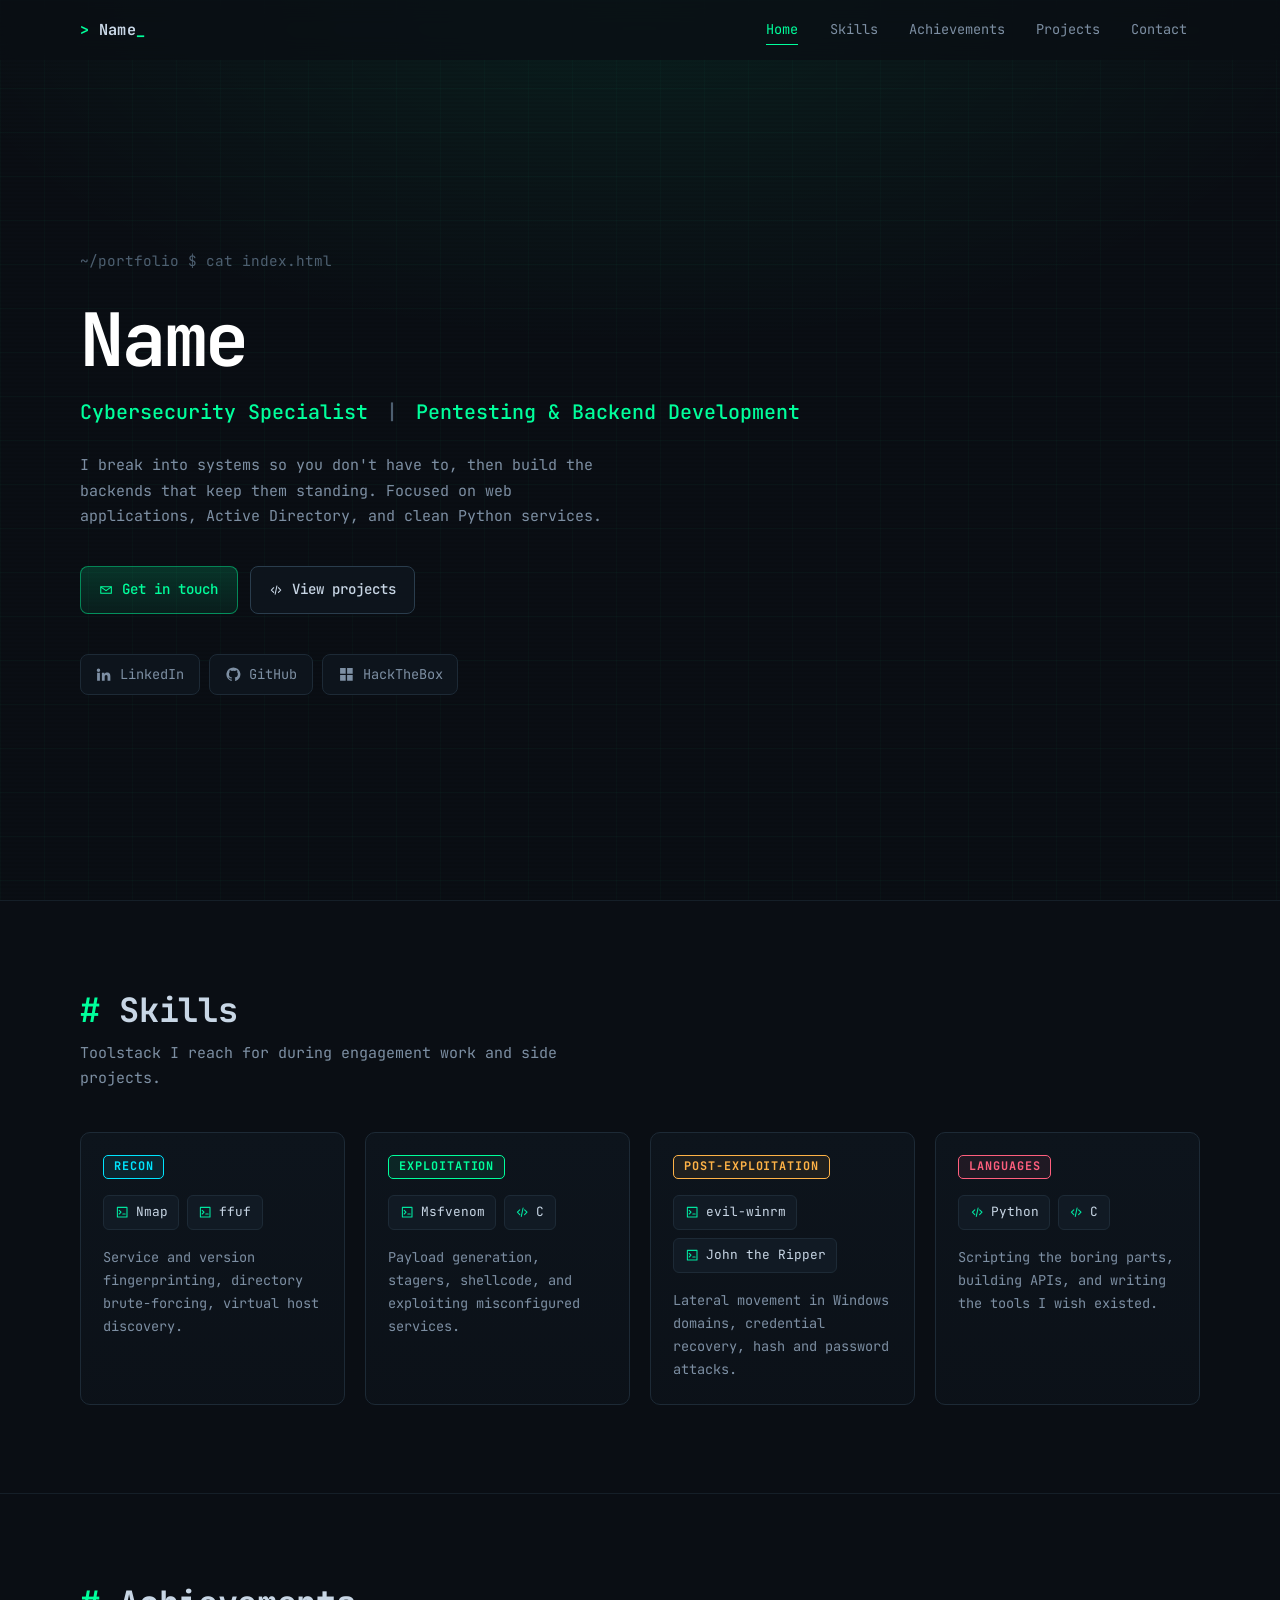
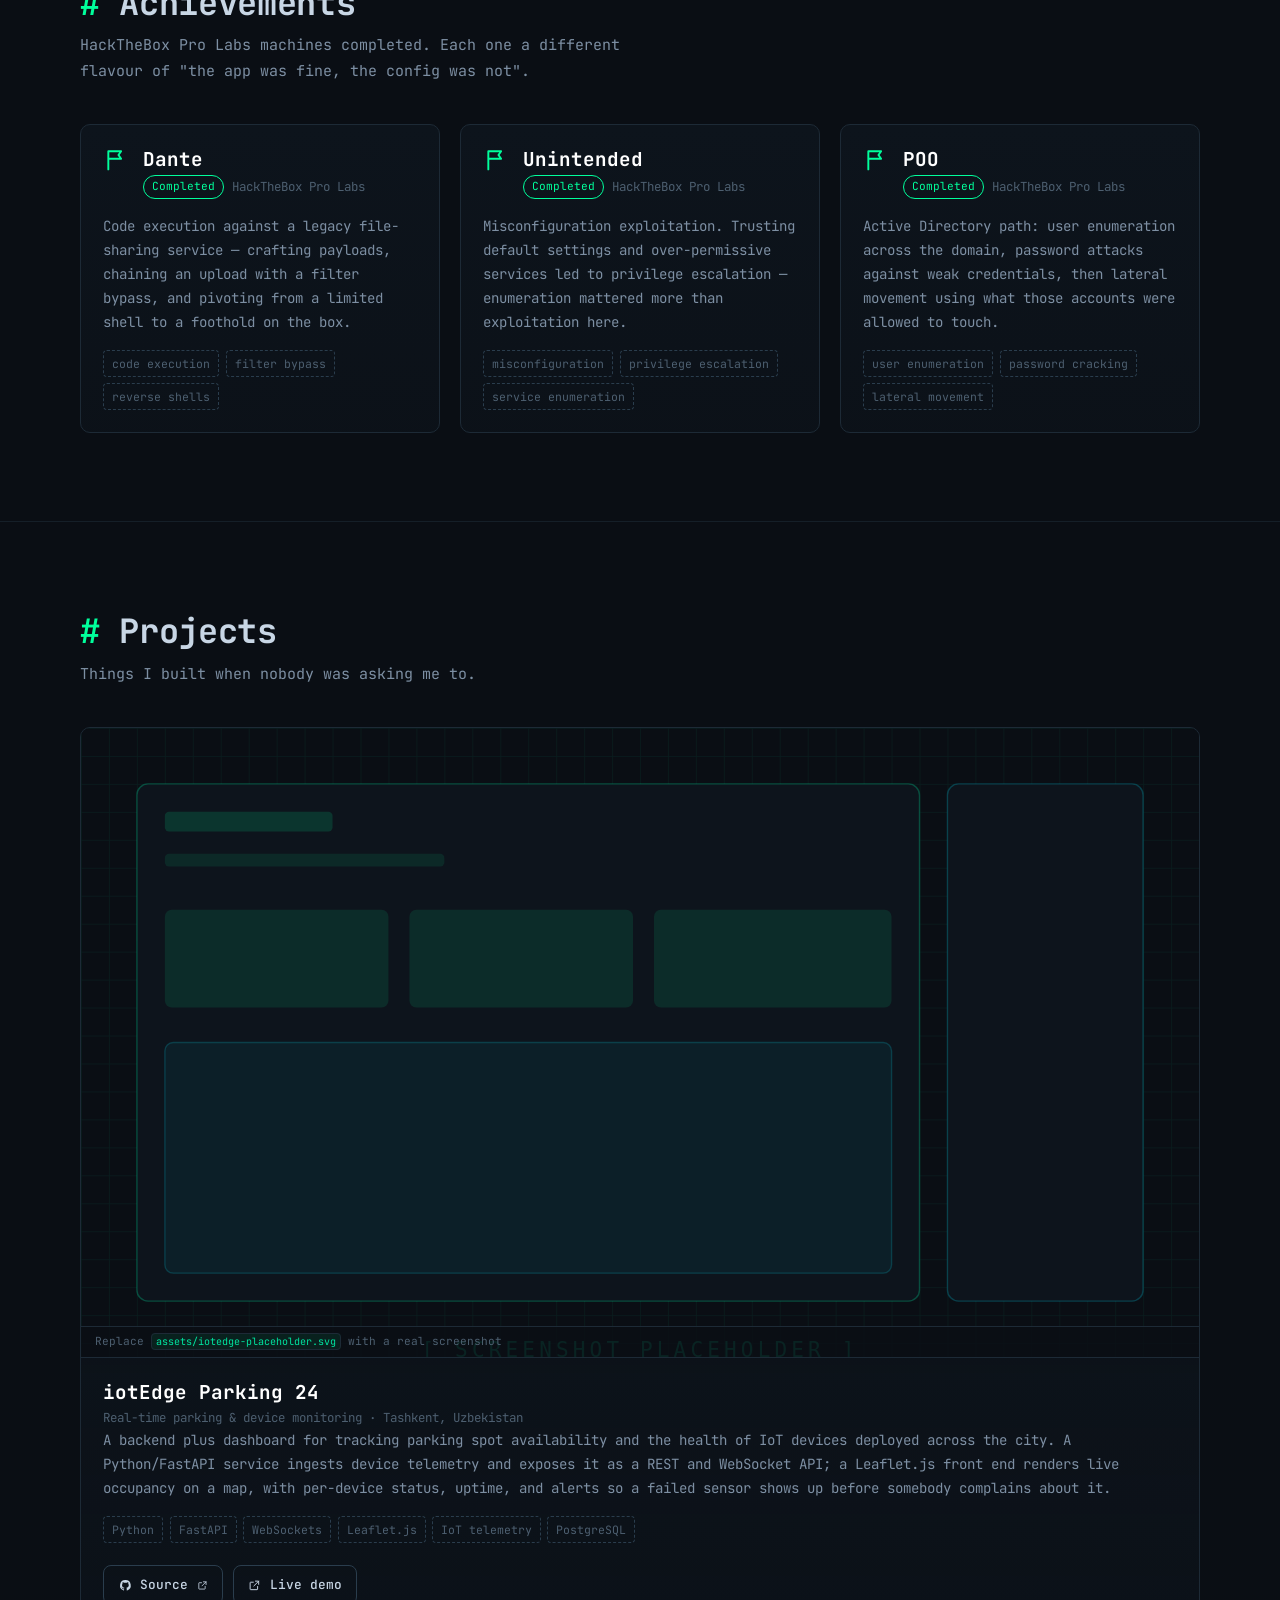
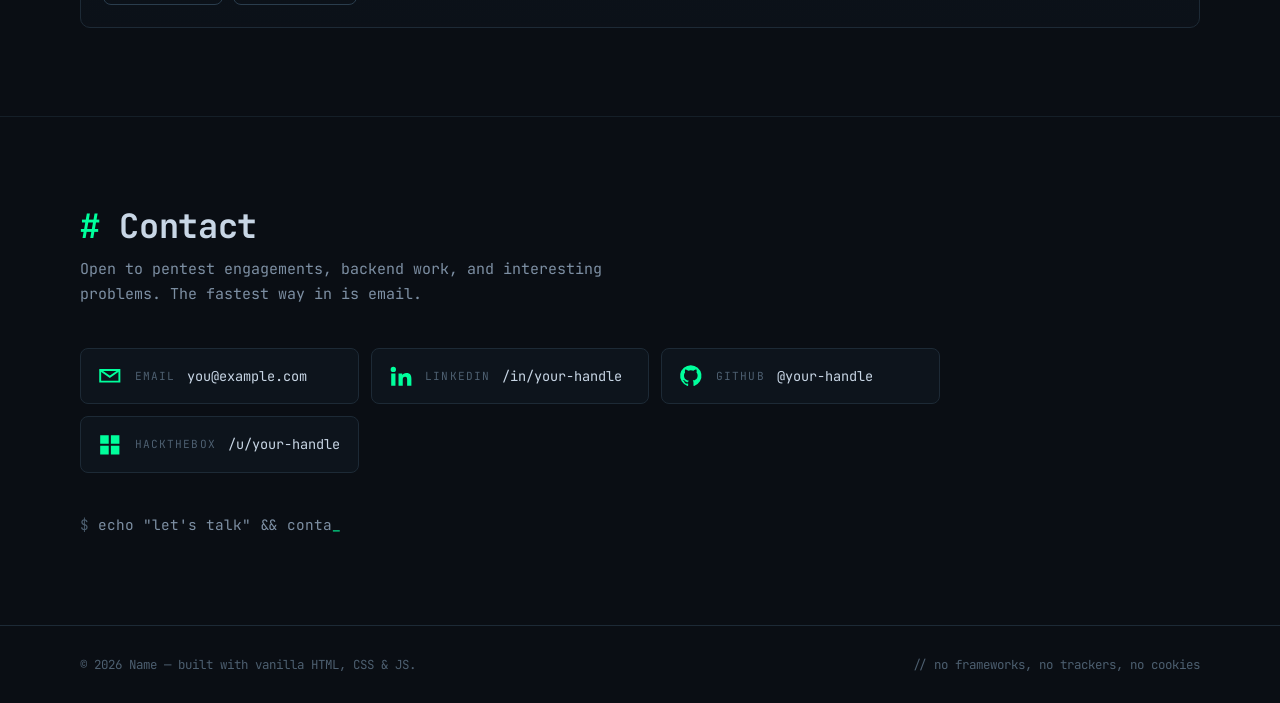
==== index.html @ 5d61b9cc "Portfolio: single-page dark terminal site Vanilla HTML/CSS/JS, no build step, GitHub Pages ready. In" ====
<!DOCTYPE html>
<html lang="en">
<head>
<meta charset="UTF-8">
<meta name="viewport" content="width=device-width, initial-scale=1">
<title>Name — Cybersecurity Specialist | Pentesting &amp; Backend Development</title>
<meta name="description" content="Portfolio of a cybersecurity specialist focused on penetration testing and backend development. HackTheBox Pro Labs: Dante, Unintended, POO.">
<meta name="theme-color" content="#0a0e14">
<link rel="icon" href="assets/favicon.svg" type="image/svg+xml">
<link rel="preconnect" href="https://fonts.googleapis.com">
<link rel="preconnect" href="https://fonts.gstatic.com" crossorigin>
<link rel="stylesheet" href="https://fonts.googleapis.com/css2?family=JetBrains+Mono:wght@400;500;700&display=swap">
<link rel="stylesheet" href="style.css">
</head>
<body>

<a class="skip-link" href="#hero">Skip to content</a>

<!-- ===== Icon sprite (inline, no external icon font) ===== -->
<svg class="sprite" aria-hidden="true" focusable="false" xmlns="http://www.w3.org/2000/svg">
  <symbol id="i-linkedin" viewBox="0 0 24 24"><path fill="currentColor" d="M4.98 3.5A2.5 2.5 0 1 0 5 8.5a2.5 2.5 0 0 0-.02-5zM3 9.75h4v11.5H3v-11.5zm6.5 0h3.83v1.57h.06c.53-.95 1.83-1.96 3.77-1.96 4.03 0 4.78 2.5 4.78 5.76v6.13h-4v-5.44c0-1.3-.02-2.97-1.9-2.97-1.9 0-2.2 1.4-2.2 2.88v5.53h-3.99v-11.5z"/></symbol>
  <symbol id="i-github" viewBox="0 0 24 24"><path fill="currentColor" d="M12 2a10 10 0 0 0-3.16 19.49c.5.09.68-.22.68-.48v-1.7c-2.78.6-3.37-1.34-3.37-1.34-.45-1.16-1.11-1.47-1.11-1.47-.91-.62.07-.6.07-.6 1 .07 1.53 1.03 1.53 1.03.9 1.53 2.34 1.09 2.91.83.09-.65.35-1.09.63-1.34-2.22-.25-4.55-1.11-4.55-4.94 0-1.09.39-1.98 1.03-2.68-.1-.25-.45-1.27.1-2.65 0 0 .84-.27 2.75 1.02a9.5 9.5 0 0 1 5 0c1.91-1.29 2.75-1.02 2.75-1.02.55 1.38.2 2.4.1 2.65.64.7 1.03 1.59 1.03 2.68 0 3.84-2.34 4.68-4.57 4.93.36.31.68.92.68 1.85v2.74c0 .27.18.58.69.48A10 10 0 0 0 12 2z"/></symbol>
  <symbol id="i-htb" viewBox="0 0 24 24"><path fill="currentColor" d="M3 3h8v8H3V3zm10 0h8v8h-8V3zM3 13h8v8H3v-8zm10 0h8v8h-8v-8z"/></symbol>
  <symbol id="i-mail" viewBox="0 0 24 24"><path fill="none" stroke="currentColor" stroke-width="1.8" d="M3 6.5h18v11H3z"/><path fill="none" stroke="currentColor" stroke-width="1.8" stroke-linecap="round" d="m3.5 7 8.5 6 8.5-6"/></symbol>
  <symbol id="i-terminal" viewBox="0 0 24 24"><path fill="none" stroke="currentColor" stroke-width="1.8" stroke-linecap="round" stroke-linejoin="round" d="M4 4h16v16H4zM7 9l3 3-3 3m6 0h4"/></symbol>
  <symbol id="i-flag" viewBox="0 0 24 24"><path fill="none" stroke="currentColor" stroke-width="1.8" stroke-linecap="round" stroke-linejoin="round" d="M5 21V4m0 0h12l-2.5 3.5L17 11H5"/></symbol>
  <symbol id="i-code" viewBox="0 0 24 24"><path fill="none" stroke="currentColor" stroke-width="1.8" stroke-linecap="round" stroke-linejoin="round" d="m8 8-4 4 4 4m8-8 4 4-4 4M13.5 5l-3 14"/></symbol>
  <symbol id="i-external" viewBox="0 0 24 24"><path fill="none" stroke="currentColor" stroke-width="1.8" stroke-linecap="round" stroke-linejoin="round" d="M14 4h6v6M20 4l-9 9M18 14v5a1 1 0 0 1-1 1H5a1 1 0 0 1-1-1V7a1 1 0 0 1 1-1h5"/></symbol>
  <symbol id="i-menu" viewBox="0 0 24 24"><path fill="none" stroke="currentColor" stroke-width="2" stroke-linecap="round" d="M4 7h16M4 12h16M4 17h16"/></symbol>
  <symbol id="i-close" viewBox="0 0 24 24"><path fill="none" stroke="currentColor" stroke-width="2" stroke-linecap="round" d="m6 6 12 12M18 6 6 18"/></symbol>
</svg>

<!-- ===== Nav ===== -->
<header class="nav" id="nav">
  <div class="nav__inner">
    <a class="nav__brand" href="#hero">
      <span class="nav__prompt">&gt;</span> Name<span class="caret">_</span>
    </a>

    <button class="nav__toggle" id="navToggle" aria-expanded="false" aria-controls="navMenu" aria-label="Open menu">
      <svg class="icon icon--menu" aria-hidden="true"><use href="#i-menu"/></svg>
      <svg class="icon icon--close" aria-hidden="true"><use href="#i-close"/></svg>
    </button>

    <nav class="nav__menu" id="navMenu" aria-label="Main">
      <ul>
        <li><a href="#hero" data-nav>Home</a></li>
        <li><a href="#skills" data-nav>Skills</a></li>
        <li><a href="#achievements" data-nav>Achievements</a></li>
        <li><a href="#projects" data-nav>Projects</a></li>
        <li><a href="#contact" data-nav>Contact</a></li>
      </ul>
    </nav>
  </div>
</header>

<main>

<!-- ===== Hero ===== -->
<section id="hero" class="hero section" aria-labelledby="hero-name">
  <div class="wrap">
    <p class="hero__pre" data-boot>~/portfolio <span class="dim">$</span> <span id="bootLine">whoami</span></p>

    <h1 id="hero-name" class="hero__name glitch" data-text="Name" data-boot>Name</h1>

    <p class="hero__title" data-boot>Cybersecurity Specialist <span class="sep">|</span> Pentesting &amp; Backend Development</p>

    <p class="hero__tagline" data-boot>
      I break into systems so you don't have to, then build the backends that keep them standing.
      Focused on web applications, Active Directory, and clean Python services.
    </p>

    <div class="hero__actions" data-boot>
      <a class="btn btn--primary" href="#contact">
        <svg class="icon" aria-hidden="true"><use href="#i-mail"/></svg> Get in touch
      </a>
      <a class="btn" href="#projects">
        <svg class="icon" aria-hidden="true"><use href="#i-code"/></svg> View projects
      </a>
    </div>

    <ul class="socials" data-boot>
      <li>
        <a href="#" aria-label="LinkedIn profile">
          <svg class="icon" aria-hidden="true"><use href="#i-linkedin"/></svg>
          <span>LinkedIn</span>
        </a>
      </li>
      <li>
        <a href="#" aria-label="GitHub profile">
          <svg class="icon" aria-hidden="true"><use href="#i-github"/></svg>
          <span>GitHub</span>
        </a>
      </li>
      <li>
        <a href="#" aria-label="HackTheBox profile">
          <svg class="icon" aria-hidden="true"><use href="#i-htb"/></svg>
          <span>HackTheBox</span>
        </a>
      </li>
    </ul>
  </div>

  <div class="hero__scanline" aria-hidden="true"></div>
</section>

<!-- ===== Skills ===== -->
<section id="skills" class="section" aria-labelledby="skills-h">
  <div class="wrap">
    <h2 class="section__title reveal"><span class="section__hash">#</span> <span id="skills-h">Skills</span></h2>
    <p class="section__lead reveal">Toolstack I reach for during engagement work and side projects.</p>

    <div class="grid grid--skills">

      <article class="card reveal">
        <h3 class="card__title"><span class="chip chip--recon">Recon</span></h3>
        <ul class="badges">
          <li class="badge"><svg class="icon" aria-hidden="true"><use href="#i-terminal"/></svg> Nmap</li>
          <li class="badge"><svg class="icon" aria-hidden="true"><use href="#i-terminal"/></svg> ffuf</li>
        </ul>
        <p class="card__note">Service and version fingerprinting, directory brute-forcing, virtual host discovery.</p>
      </article>

      <article class="card reveal">
        <h3 class="card__title"><span class="chip chip--exploit">Exploitation</span></h3>
        <ul class="badges">
          <li class="badge"><svg class="icon" aria-hidden="true"><use href="#i-terminal"/></svg> Msfvenom</li>
          <li class="badge"><svg class="icon" aria-hidden="true"><use href="#i-code"/></svg> C</li>
        </ul>
        <p class="card__note">Payload generation, stagers, shellcode, and exploiting misconfigured services.</p>
      </article>

      <article class="card reveal">
        <h3 class="card__title"><span class="chip chip--post">Post-exploitation</span></h3>
        <ul class="badges">
          <li class="badge"><svg class="icon" aria-hidden="true"><use href="#i-terminal"/></svg> evil-winrm</li>
          <li class="badge"><svg class="icon" aria-hidden="true"><use href="#i-terminal"/></svg> John the Ripper</li>
        </ul>
        <p class="card__note">Lateral movement in Windows domains, credential recovery, hash and password attacks.</p>
      </article>

      <article class="card reveal">
        <h3 class="card__title"><span class="chip chip--lang">Languages</span></h3>
        <ul class="badges">
          <li class="badge"><svg class="icon" aria-hidden="true"><use href="#i-code"/></svg> Python</li>
          <li class="badge"><svg class="icon" aria-hidden="true"><use href="#i-code"/></svg> C</li>
        </ul>
        <p class="card__note">Scripting the boring parts, building APIs, and writing the tools I wish existed.</p>
      </article>

    </div>
  </div>
</section>

<!-- ===== Achievements ===== -->
<section id="achievements" class="section" aria-labelledby="ach-h">
  <div class="wrap">
    <h2 class="section__title reveal"><span class="section__hash">#</span> <span id="ach-h">Achievements</span></h2>
    <p class="section__lead reveal">HackTheBox Pro Labs machines completed. Each one a different flavour of "the app was fine, the config was not".</p>

    <div class="grid grid--cards">

      <article class="card card--lab reveal">
        <header class="card__head">
          <svg class="icon icon--accent" aria-hidden="true"><use href="#i-flag"/></svg>
          <div>
            <h3 class="card__name">Dante</h3>
            <p class="card__meta"><span class="status status--done">Completed</span> HackTheBox Pro Labs</p>
          </div>
        </header>
        <p>Code execution against a legacy file-sharing service — crafting payloads, chaining an upload with a filter bypass, and pivoting from a limited shell to a foothold on the box.</p>
        <ul class="tags">
          <li>code execution</li>
          <li>filter bypass</li>
          <li>reverse shells</li>
        </ul>
      </article>

      <article class="card card--lab reveal">
        <header class="card__head">
          <svg class="icon icon--accent" aria-hidden="true"><use href="#i-flag"/></svg>
          <div>
            <h3 class="card__name">Unintended</h3>
            <p class="card__meta"><span class="status status--done">Completed</span> HackTheBox Pro Labs</p>
          </div>
        </header>
        <p>Misconfiguration exploitation. Trusting default settings and over-permissive services led to privilege escalation — enumeration mattered more than exploitation here.</p>
        <ul class="tags">
          <li>misconfiguration</li>
          <li>privilege escalation</li>
          <li>service enumeration</li>
        </ul>
      </article>

      <article class="card card--lab reveal">
        <header class="card__head">
          <svg class="icon icon--accent" aria-hidden="true"><use href="#i-flag"/></svg>
          <div>
            <h3 class="card__name">POO</h3>
            <p class="card__meta"><span class="status status--done">Completed</span> HackTheBox Pro Labs</p>
          </div>
        </header>
        <p>Active Directory path: user enumeration across the domain, password attacks against weak credentials, then lateral movement using what those accounts were allowed to touch.</p>
        <ul class="tags">
          <li>user enumeration</li>
          <li>password cracking</li>
          <li>lateral movement</li>
        </ul>
      </article>

    </div>
  </div>
</section>

<!-- ===== Projects ===== -->
<section id="projects" class="section" aria-labelledby="proj-h">
  <div class="wrap">
    <h2 class="section__title reveal"><span class="section__hash">#</span> <span id="proj-h">Projects</span></h2>
    <p class="section__lead reveal">Things I built when nobody was asking me to.</p>

    <div class="grid grid--cards">
      <article class="card card--project reveal">
        <figure class="shot">
          <!-- Replace src with your real screenshot, e.g. assets/iotedge-dashboard.png -->
          <img src="assets/iotedge-placeholder.svg"
               alt="iotEdge Parking 24 dashboard showing a map of Tashkent parking zones with live occupancy and device status panels"
               width="800" height="450" loading="lazy" decoding="async">
          <figcaption class="shot__hint">Replace <code>assets/iotedge-placeholder.svg</code> with a real screenshot</figcaption>
        </figure>

        <div class="card__body">
          <h3 class="card__name">iotEdge Parking 24</h3>
          <p class="card__meta">Real-time parking &amp; device monitoring · Tashkent, Uzbekistan</p>

          <p>
            A backend plus dashboard for tracking parking spot availability and the health of IoT
            devices deployed across the city. A Python/FastAPI service ingests device telemetry and
            exposes it as a REST and WebSocket API; a Leaflet.js front end renders live occupancy on
            a map, with per-device status, uptime, and alerts so a failed sensor shows up before
            somebody complains about it.
          </p>

          <ul class="tags">
            <li>Python</li>
            <li>FastAPI</li>
            <li>WebSockets</li>
            <li>Leaflet.js</li>
            <li>IoT telemetry</li>
            <li>PostgreSQL</li>
          </ul>

          <div class="card__actions">
            <a class="btn btn--ghost" href="#">
              <svg class="icon" aria-hidden="true"><use href="#i-github"/></svg> Source
              <svg class="icon icon--sm" aria-hidden="true"><use href="#i-external"/></svg>
            </a>
            <a class="btn btn--ghost" href="#">
              <svg class="icon" aria-hidden="true"><use href="#i-external"/></svg> Live demo
            </a>
          </div>
        </div>
      </article>
    </div>
  </div>
</section>

<!-- ===== Contact ===== -->
<section id="contact" class="section" aria-labelledby="contact-h">
  <div class="wrap">
    <h2 class="section__title reveal"><span class="section__hash">#</span> <span id="contact-h">Contact</span></h2>
    <p class="section__lead reveal">Open to pentest engagements, backend work, and interesting problems. The fastest way in is email.</p>

    <ul class="contact-list">
      <li class="reveal">
        <a href="mailto:you@example.com">
          <svg class="icon icon--accent" aria-hidden="true"><use href="#i-mail"/></svg>
          <span class="contact-list__label">Email</span>
          <span class="contact-list__value">you@example.com</span>
        </a>
      </li>
      <li class="reveal">
        <a href="#" target="_blank" rel="noopener noreferrer">
          <svg class="icon icon--accent" aria-hidden="true"><use href="#i-linkedin"/></svg>
          <span class="contact-list__label">LinkedIn</span>
          <span class="contact-list__value">/in/your-handle</span>
        </a>
      </li>
      <li class="reveal">
        <a href="#" target="_blank" rel="noopener noreferrer">
          <svg class="icon icon--accent" aria-hidden="true"><use href="#i-github"/></svg>
          <span class="contact-list__label">GitHub</span>
          <span class="contact-list__value">@your-handle</span>
        </a>
      </li>
      <li class="reveal">
        <a href="#" target="_blank" rel="noopener noreferrer">
          <svg class="icon icon--accent" aria-hidden="true"><use href="#i-htb"/></svg>
          <span class="contact-list__label">HackTheBox</span>
          <span class="contact-list__value">/u/your-handle</span>
        </a>
      </li>
    </ul>

    <p class="terminal-prompt reveal">
      <span class="dim">$</span> <span id="cmdLine"></span><span class="caret blink">_</span>
    </p>
  </div>
</section>

</main>

<footer class="footer">
  <div class="wrap footer__inner">
    <p>&copy; <span id="year">2026</span> Name — built with vanilla HTML, CSS &amp; JS.</p>
    <p class="dim">// no frameworks, no trackers, no cookies</p>
  </div>
</footer>

<script src="script.js" defer></script>
</body>
</html>
---- style.css ----
/* ============================================================
   Portfolio — dark terminal theme
   ============================================================ */

:root {
  --bg:        #0a0e14;
  --bg-2:      #0d141c;
  --bg-3:      #111a24;
  --border:    #1d2a36;
  --border-hi: #2a3d4d;

  --fg:        #c8d6e5;
  --fg-dim:    #7d8fa3;
  --fg-faint:  #4d5f70;

  --green:     #00ff9c;
  --green-2:   #00e5a0;
  --cyan:      #00e5ff;
  --amber:     #ffb347;
  --red:       #ff5f7e;

  --font: 'JetBrains Mono', ui-monospace, 'Fira Code', SFMono-Regular,
          Menlo, Consolas, 'Liberation Mono', monospace;

  --nav-h: 60px;
  --radius: 10px;
  --ease: cubic-bezier(.22, .61, .36, 1);
}

/* ---------- Reset ---------- */
*, *::before, *::after { box-sizing: border-box; }

html {
  scroll-behavior: smooth;
  scroll-padding-top: var(--nav-h);
  -webkit-text-size-adjust: 100%;
}

body {
  margin: 0;
  background: var(--bg);
  color: var(--fg);
  font-family: var(--font);
  font-size: 15px;
  line-height: 1.7;
  overflow-x: hidden;

  /* faint grid + vignette, pure CSS so no image request */
  background-image:
    linear-gradient(rgba(0, 229, 160, .028) 1px, transparent 1px),
    linear-gradient(90deg, rgba(0, 229, 160, .028) 1px, transparent 1px),
    radial-gradient(ellipse 80% 55% at 50% 0%, rgba(0, 255, 156, .07), transparent 70%);
  background-size: 44px 44px, 44px 44px, 100% 100%;
  background-attachment: fixed, fixed, fixed;
}

h1, h2, h3 { line-height: 1.25; margin: 0; font-weight: 700; }
p { margin: 0; }
ul { margin: 0; padding: 0; list-style: none; }
a { color: inherit; text-decoration: none; }
img { max-width: 100%; display: block; }
code {
  font-family: var(--font);
  color: var(--green-2);
  background: rgba(0, 255, 156, .08);
  border: 1px solid var(--border);
  border-radius: 4px;
  padding: .1em .4em;
  font-size: .9em;
}

::selection { background: rgba(0, 255, 156, .25); color: #fff; }

:focus-visible {
  outline: 2px solid var(--green);
  outline-offset: 3px;
  border-radius: 3px;
}

/* Firefox scrollbar */
* { scrollbar-color: var(--border-hi) var(--bg); }
::-webkit-scrollbar { width: 10px; height: 10px; }
::-webkit-scrollbar-track { background: var(--bg); }
::-webkit-scrollbar-thumb {
  background: var(--border-hi);
  border-radius: 6px;
  border: 2px solid var(--bg);
}
::-webkit-scrollbar-thumb:hover { background: var(--green-2); }

.sprite { position: absolute; width: 0; height: 0; overflow: hidden; }

.skip-link {
  position: absolute;
  top: -60px; left: 12px;
  z-index: 100;
  background: var(--green);
  color: #04120c;
  font-weight: 700;
  padding: 10px 16px;
  border-radius: 0 0 6px 6px;
  transition: top .2s var(--ease);
}
.skip-link:focus { top: 0; }

/* ---------- Layout ---------- */
.wrap {
  width: min(1120px, 100% - 3rem);
  margin-inline: auto;
}

.section { padding: 5.5rem 0; position: relative; }
.section + .section { border-top: 1px solid rgba(29, 42, 54, .6); }

.section__title {
  font-size: clamp(1.6rem, 4vw, 2.1rem);
  letter-spacing: -.01em;
  margin-bottom: .6rem;
}
.section__hash { color: var(--green); }
.section__lead {
  color: var(--fg-dim);
  max-width: 62ch;
  margin-bottom: 2.5rem;
}

.dim { color: var(--fg-faint); }

.grid { display: grid; gap: 1.25rem; }
.grid--skills { grid-template-columns: repeat(auto-fit, minmax(250px, 1fr)); }
.grid--cards  { grid-template-columns: repeat(auto-fit, minmax(300px, 1fr)); }

.icon { width: 1em; height: 1em; flex: none; }
.icon--sm { width: .85em; height: .85em; }
.icon--accent { color: var(--green); width: 1.6rem; height: 1.6rem; }

.caret {
  color: var(--green);
  animation: blink 1.1s steps(1) infinite;
}
.blink { animation: blink 1.1s steps(1) infinite; }
@keyframes blink { 50% { opacity: 0; } }

/* ---------- Nav ---------- */
.nav {
  position: fixed;
  inset: 0 0 auto 0;
  z-index: 50;
  height: var(--nav-h);
  background: rgba(10, 14, 20, .72);
  backdrop-filter: blur(12px);
  -webkit-backdrop-filter: blur(12px);
  border-bottom: 1px solid transparent;
  transition: border-color .25s, background .25s;
}
.nav.is-stuck {
  background: rgba(10, 14, 20, .92);
  border-bottom-color: var(--border);
}

.nav__inner {
  width: min(1120px, 100% - 3rem);
  margin-inline: auto;
  height: 100%;
  display: flex;
  align-items: center;
  justify-content: space-between;
  gap: 1rem;
}

.nav__brand {
  font-weight: 700;
  font-size: .95rem;
  letter-spacing: .02em;
  white-space: nowrap;
}
.nav__prompt { color: var(--green); }

.nav__menu ul { display: flex; gap: .35rem; }

.nav__menu a {
  display: block;
  padding: .45rem .8rem;
  font-size: .85rem;
  color: var(--fg-dim);
  border-radius: 6px;
  position: relative;
  transition: color .2s, background .2s;
}
.nav__menu a:hover { color: var(--fg); background: rgba(255, 255, 255, .04); }

.nav__menu a::after {
  content: "";
  position: absolute;
  left: .8rem; right: .8rem; bottom: .2rem;
  height: 1px;
  background: var(--green);
  transform: scaleX(0);
  transform-origin: left;
  transition: transform .25s var(--ease);
}
.nav__menu a:hover::after,
.nav__menu a.is-active::after { transform: scaleX(1); }
.nav__menu a.is-active { color: var(--green); }

.nav__toggle {
  display: none;
  background: none;
  border: 1px solid var(--border);
  border-radius: 6px;
  color: var(--fg);
  width: 40px; height: 36px;
  font-size: 1.1rem;
  cursor: pointer;
  align-items: center;
  justify-content: center;
}
.nav__toggle .icon--close { display: none; }
.nav.is-open .nav__toggle .icon--menu { display: none; }
.nav.is-open .nav__toggle .icon--close { display: block; }

/* ---------- Hero ---------- */
.hero {
  min-height: 100svh;
  display: flex;
  align-items: center;
  padding-top: calc(var(--nav-h) + 3rem);
  padding-bottom: 4rem;
}
.hero .wrap { position: relative; z-index: 1; }

.hero__pre {
  color: var(--fg-faint);
  font-size: .9rem;
  margin-bottom: 1.25rem;
}

.hero__name {
  font-size: clamp(2.4rem, 9vw, 4.6rem);
  letter-spacing: -.03em;
  margin-bottom: .6rem;
  color: #fff;
}

.hero__title {
  color: var(--green);
  font-size: clamp(.95rem, 2.6vw, 1.25rem);
  font-weight: 500;
  margin-bottom: 1.5rem;
}
.hero__title .sep { color: var(--fg-faint); margin: 0 .3em; }

.hero__tagline {
  color: var(--fg-dim);
  max-width: 58ch;
  margin-bottom: 2.25rem;
}

.hero__actions {
  display: flex;
  flex-wrap: wrap;
  gap: .75rem;
  margin-bottom: 2.5rem;
}

.socials {
  display: flex;
  flex-wrap: wrap;
  gap: .6rem;
}
.socials a {
  display: inline-flex;
  align-items: center;
  gap: .5rem;
  padding: .5rem .9rem;
  font-size: .85rem;
  color: var(--fg-dim);
  background: var(--bg-2);
  border: 1px solid var(--border);
  border-radius: 8px;
  transition: color .2s, border-color .2s, transform .2s var(--ease), box-shadow .2s;
}
.socials a .icon { width: 1.05rem; height: 1.05rem; }
.socials a:hover {
  color: var(--green);
  border-color: var(--green-2);
  transform: translateY(-2px);
  box-shadow: 0 6px 20px -8px rgba(0, 255, 156, .5);
}

.hero__scanline {
  position: absolute;
  inset: 0;
  pointer-events: none;
  background: repeating-linear-gradient(
    to bottom,
    transparent 0 2px,
    rgba(0, 0, 0, .16) 2px 4px
  );
  opacity: .5;
  z-index: 0;
}

/* ---------- Buttons ---------- */
.btn {
  display: inline-flex;
  align-items: center;
  gap: .55rem;
  padding: .7rem 1.15rem;
  font-family: inherit;
  font-size: .88rem;
  font-weight: 500;
  color: var(--fg);
  background: var(--bg-2);
  border: 1px solid var(--border-hi);
  border-radius: 8px;
  cursor: pointer;
  transition: color .2s, border-color .2s, background .2s, transform .2s var(--ease);
}
.btn:hover {
  color: var(--green);
  border-color: var(--green-2);
  transform: translateY(-2px);
}
.btn--primary {
  background: linear-gradient(180deg, rgba(0, 255, 156, .16), rgba(0, 255, 156, .07));
  border-color: rgba(0, 255, 156, .45);
  color: var(--green);
}
.btn--primary:hover { background: rgba(0, 255, 156, .22); }
.btn--ghost { background: transparent; font-size: .8rem; padding: .5rem .9rem; }

/* ---------- Cards ---------- */
.card {
  background: linear-gradient(180deg, var(--bg-2), rgba(13, 20, 28, .55));
  border: 1px solid var(--border);
  border-radius: var(--radius);
  padding: 1.4rem;
  position: relative;
  overflow: hidden;
  transition: border-color .25s, transform .25s var(--ease), box-shadow .25s;
}
/* top hairline that lights up on hover */
.card::before {
  content: "";
  position: absolute;
  inset: 0 0 auto 0;
  height: 1px;
  background: linear-gradient(90deg, transparent, var(--green-2), transparent);
  opacity: 0;
  transition: opacity .25s;
}
.card:hover {
  border-color: var(--border-hi);
  transform: translateY(-3px);
  box-shadow: 0 14px 34px -20px rgba(0, 0, 0, .9);
}
.card:hover::before { opacity: 1; }

.card__title { font-size: 1rem; margin-bottom: 1rem; }
.card__note { color: var(--fg-dim); font-size: .85rem; }

.card__head {
  display: flex;
  gap: .85rem;
  align-items: flex-start;
  margin-bottom: 1rem;
}
.card__name { font-size: 1.2rem; color: #fff; }
.card__meta {
  color: var(--fg-faint);
  font-size: .78rem;
  display: flex;
  align-items: center;
  gap: .5rem;
  flex-wrap: wrap;
  margin-top: .2rem;
}
.card--lab > p { color: var(--fg-dim); font-size: .88rem; }

.status {
  font-size: .7rem;
  padding: .1rem .5rem;
  border-radius: 999px;
  border: 1px solid currentColor;
}
.status--done { color: var(--green); }

.chip {
  display: inline-block;
  font-size: .74rem;
  font-weight: 700;
  letter-spacing: .08em;
  text-transform: uppercase;
  padding: .22rem .6rem;
  border-radius: 5px;
  border: 1px solid currentColor;
}
.chip--recon  { color: var(--cyan);  background: rgba(0, 229, 255, .08); }
.chip--exploit{ color: var(--green); background: rgba(0, 255, 156, .08); }
.chip--post   { color: var(--amber); background: rgba(255, 179, 71, .08); }
.chip--lang   { color: var(--red);   background: rgba(255, 95, 126, .08); }

/* ---------- Badges ---------- */
.badges {
  display: flex;
  flex-wrap: wrap;
  gap: .5rem;
  margin-bottom: 1rem;
}
.badge {
  display: inline-flex;
  align-items: center;
  gap: .4rem;
  font-size: .8rem;
  color: var(--fg);
  background: var(--bg-3);
  border: 1px solid var(--border);
  border-radius: 6px;
  padding: .35rem .65rem;
  transition: border-color .2s, color .2s, transform .2s var(--ease);
}
.badge .icon { width: .9rem; height: .9rem; color: var(--green-2); }
.badge:hover {
  border-color: var(--green-2);
  color: var(--green);
  transform: translateY(-2px);
}

/* ---------- Tags ---------- */
.tags {
  display: flex;
  flex-wrap: wrap;
  gap: .4rem;
  margin-top: 1rem;
}
.tags li {
  font-size: .72rem;
  color: var(--fg-faint);
  border: 1px dashed var(--border-hi);
  border-radius: 4px;
  padding: .15rem .5rem;
}

/* ---------- Project ---------- */
.card--project { padding: 0; }
.shot { margin: 0; position: relative; border-bottom: 1px solid var(--border); }
.shot img { width: 100%; height: auto; }
.shot__hint {
  position: absolute;
  left: 0; right: 0; bottom: 0;
  font-size: .7rem;
  color: var(--fg-faint);
  background: rgba(10, 14, 20, .8);
  padding: .35rem .9rem;
  border-top: 1px solid var(--border);
}
.card__body { padding: 1.4rem; }
.card__body > p:not(.card__meta) { color: var(--fg-dim); font-size: .88rem; }
.card__actions { display: flex; flex-wrap: wrap; gap: .6rem; margin-top: 1.4rem; }

/* ---------- Contact ---------- */
.contact-list {
  display: grid;
  grid-template-columns: repeat(auto-fit, minmax(260px, 1fr));
  gap: .75rem;
  max-width: 860px;
}
.contact-list a {
  display: flex;
  align-items: center;
  gap: .75rem;
  padding: .9rem 1rem;
  background: var(--bg-2);
  border: 1px solid var(--border);
  border-radius: 8px;
  transition: border-color .2s, transform .2s var(--ease), background .2s;
}
.contact-list a:hover {
  border-color: var(--green-2);
  background: var(--bg-3);
  transform: translateY(-2px);
}
.contact-list__label {
  font-size: .7rem;
  text-transform: uppercase;
  letter-spacing: .1em;
  color: var(--fg-faint);
  display: block;
}
.contact-list__value { font-size: .85rem; color: var(--fg); }

.terminal-prompt {
  margin-top: 2.5rem;
  color: var(--fg-dim);
  font-size: .9rem;
  min-height: 1.7em;
}

/* ---------- Footer ---------- */
.footer {
  border-top: 1px solid var(--border);
  padding: 1.75rem 0;
  color: var(--fg-faint);
  font-size: .78rem;
}
.footer__inner {
  display: flex;
  justify-content: space-between;
  gap: 1rem;
  flex-wrap: wrap;
}

/* ============================================================
   Animations
   ============================================================ */

/* Load: staged reveal of hero elements */
[data-boot] {
  opacity: 0;
  transform: translateY(12px);
  animation: boot-in .55s var(--ease) forwards;
}
.hero__pre { animation-delay: .05s; }
.hero__name { animation-delay: .1s; }
.hero__title { animation-delay: .2s; }
.hero__tagline { animation-delay: .3s; }
.hero__actions { animation-delay: .4s; }
.socials { animation-delay: .5s; }

@keyframes boot-in {
  to { opacity: 1; transform: none; }
}

/* Scroll reveal */
.reveal {
  opacity: 0;
  transform: translateY(18px);
  transition: opacity .5s var(--ease), transform .5s var(--ease);
}
.reveal.is-in { opacity: 1; transform: none; }

/* Glitch on the name — one short burst on load, then settles */
.glitch { position: relative; }
.glitch::before,
.glitch::after {
  content: attr(data-text);
  position: absolute;
  inset: 0;
  pointer-events: none;
  opacity: 0;
  clip-path: inset(0 0 0 0);
}
.glitch::before { color: var(--red);  animation: glitch-a .7s steps(2) 1 .35s; }
.glitch::after  { color: var(--cyan); animation: glitch-b .7s steps(2) 1 .35s; }

@keyframes glitch-a {
  0%   { opacity: .75; transform: translate(-2px, 0); clip-path: inset(12% 0 62% 0); }
  25%  { opacity: .75; transform: translate(3px, 0);  clip-path: inset(48% 0 28% 0); }
  50%  { opacity: .6;  transform: translate(-2px, 0); clip-path: inset(72% 0 10% 0); }
  75%  { opacity: .6;  transform: translate(2px, 0);  clip-path: inset(28% 0 50% 0); }
  100% { opacity: 0; }
}
@keyframes glitch-b {
  0%   { opacity: .75; transform: translate(2px, 0);  clip-path: inset(58% 0 20% 0); }
  25%  { opacity: .75; transform: translate(-3px, 0); clip-path: inset(20% 0 58% 0); }
  50%  { opacity: .6;  transform: translate(2px, 0);  clip-path: inset(8% 0 74% 0); }
  75%  { opacity: .6;  transform: translate(-2px, 0); clip-path: inset(66% 0 16% 0); }
  100% { opacity: 0; }
}

/* ============================================================
   Responsive
   ============================================================ */

@media (max-width: 820px) {
  .nav__toggle { display: inline-flex; }

  .nav__menu {
    position: fixed;
    inset: var(--nav-h) 0 auto 0;
    background: rgba(10, 14, 20, .97);
    backdrop-filter: blur(12px);
    -webkit-backdrop-filter: blur(12px);
    border-bottom: 1px solid var(--border);
    padding: .5rem 1.5rem 1.25rem;
    display: none;
  }
  .nav.is-open .nav__menu { display: block; }
  .nav__menu ul { flex-direction: column; gap: 0; }
  .nav__menu a { padding: .8rem .4rem; font-size: .95rem; border-bottom: 1px solid rgba(29, 42, 54, .5); }
  .nav__menu a::after { display: none; }
  .nav__menu a.is-active { color: var(--green); }

  .section { padding: 3.75rem 0; }
  .hero { padding-top: calc(var(--nav-h) + 2rem); }
  .hero__actions .btn { flex: 1 1 auto; justify-content: center; }
}

@media (max-width: 460px) {
  .wrap, .nav__inner { width: min(1120px, 100% - 2rem); }
  .socials a span { display: none; }
  .socials a { padding: .6rem .8rem; }
  .footer__inner { flex-direction: column; gap: .35rem; }
}

/* ---------- Motion & contrast preferences ---------- */
@media (prefers-reduced-motion: reduce) {
  html { scroll-behavior: auto; }
  *, *::before, *::after {
    animation-duration: .001ms !important;
    animation-iteration-count: 1 !important;
    transition-duration: .001ms !important;
  }
  [data-boot], .reveal { opacity: 1; transform: none; }
  .glitch::before, .glitch::after { display: none; }
}

@media print {
  .nav, .hero__scanline, .skip-link { display: none; }
  body { background: #fff; color: #000; }
  .card, .badge { border-color: #999; }
}
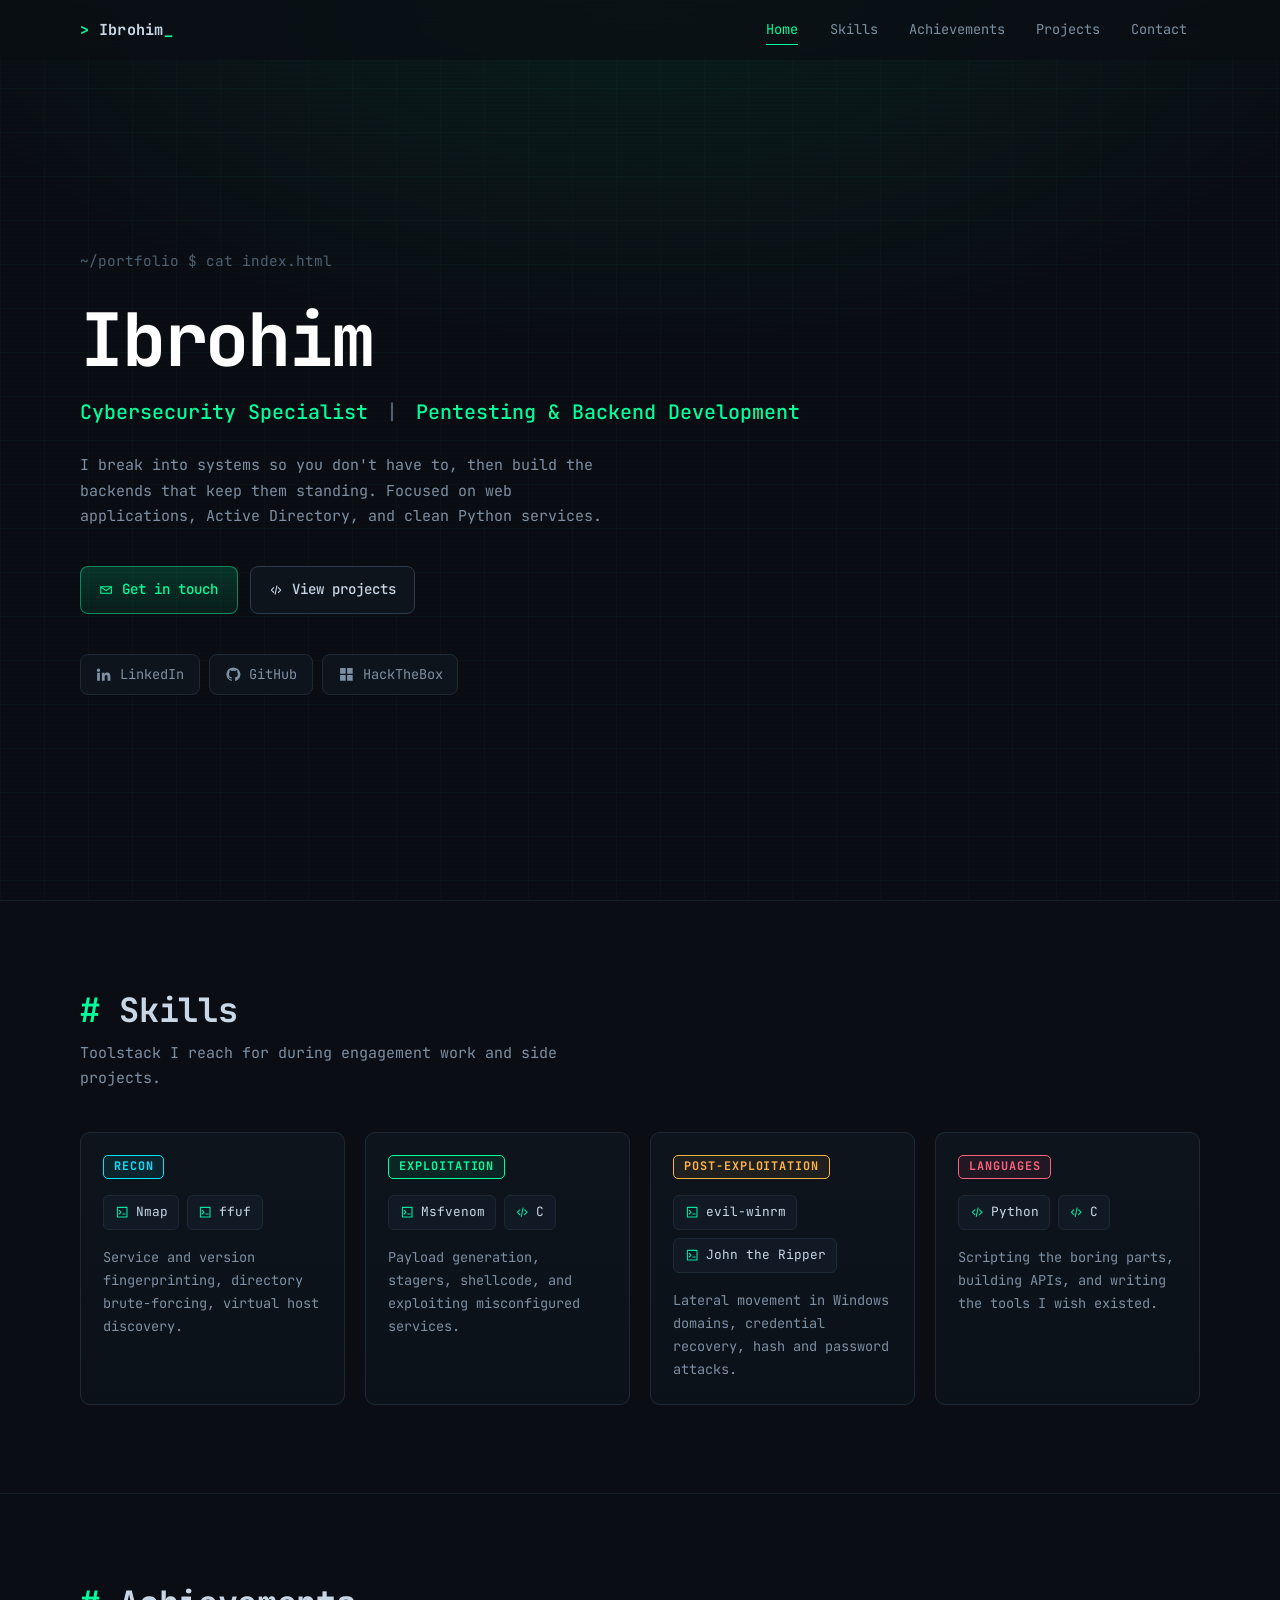
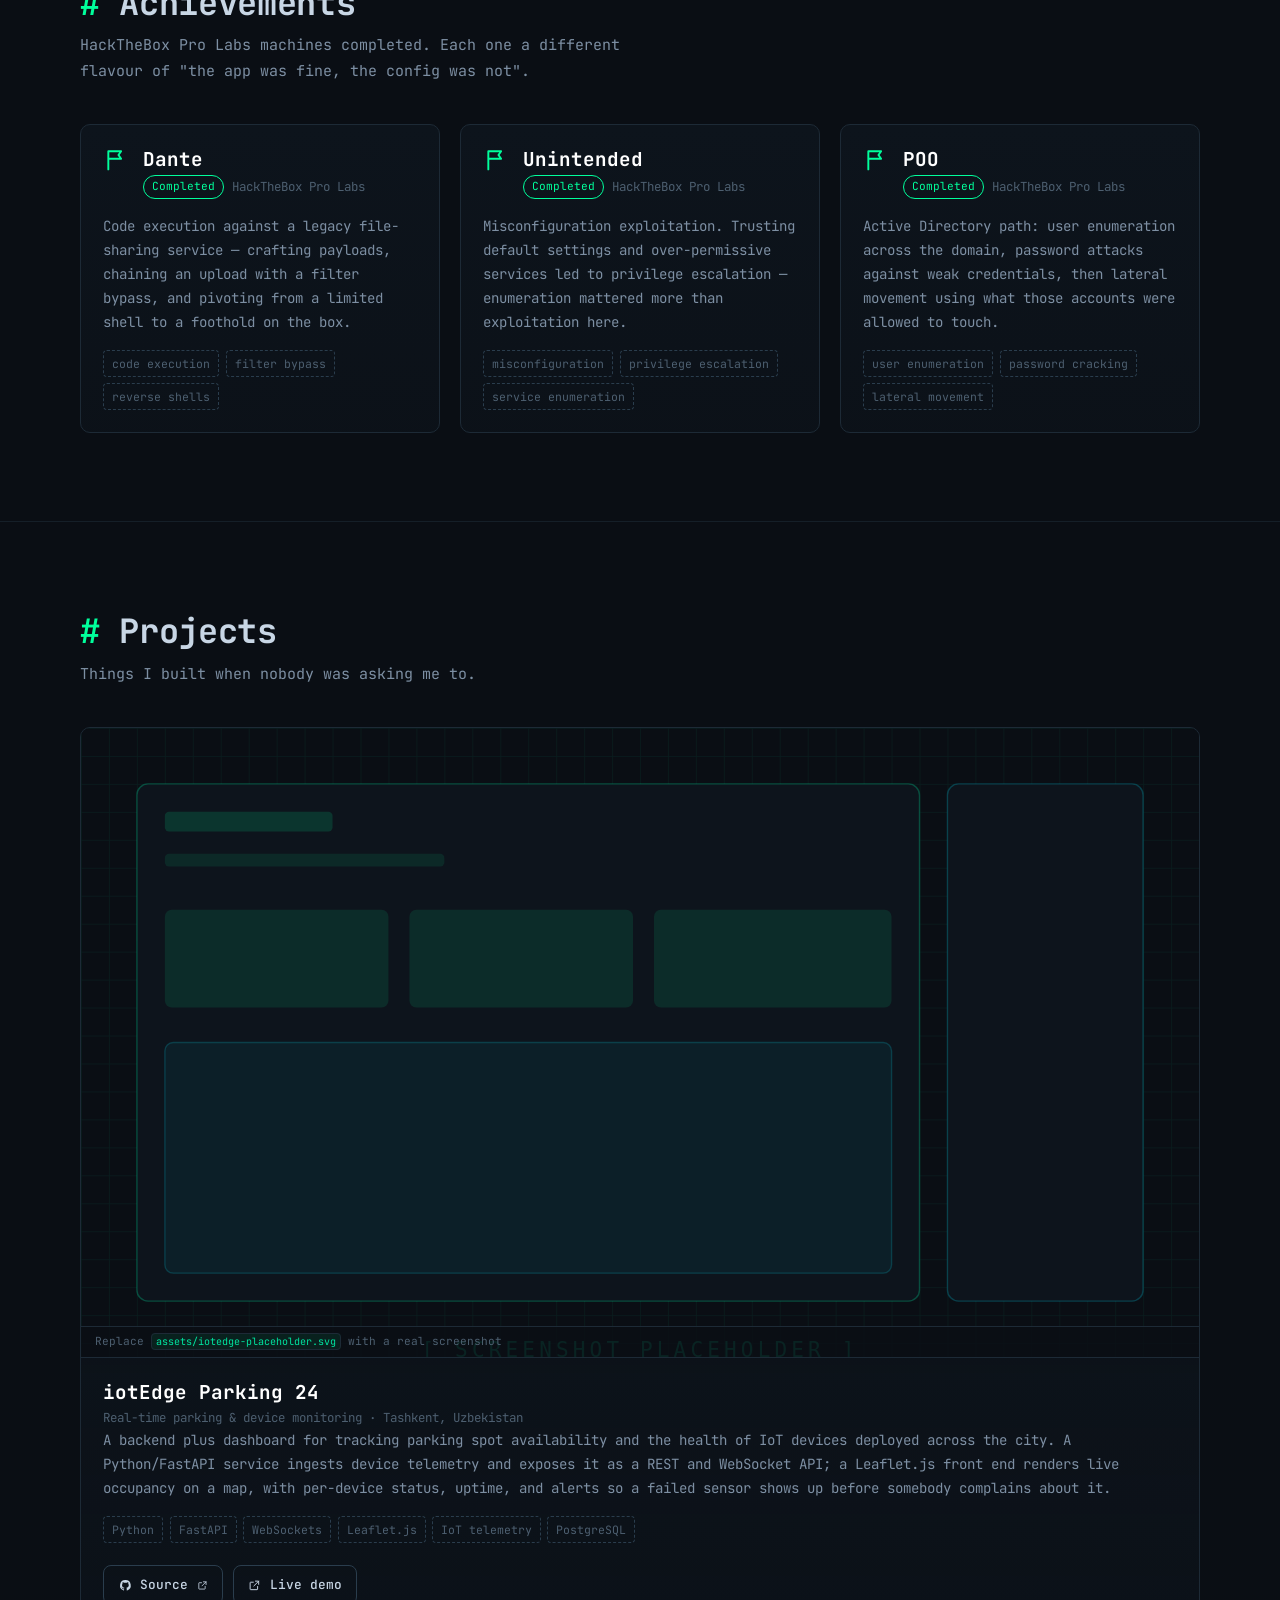
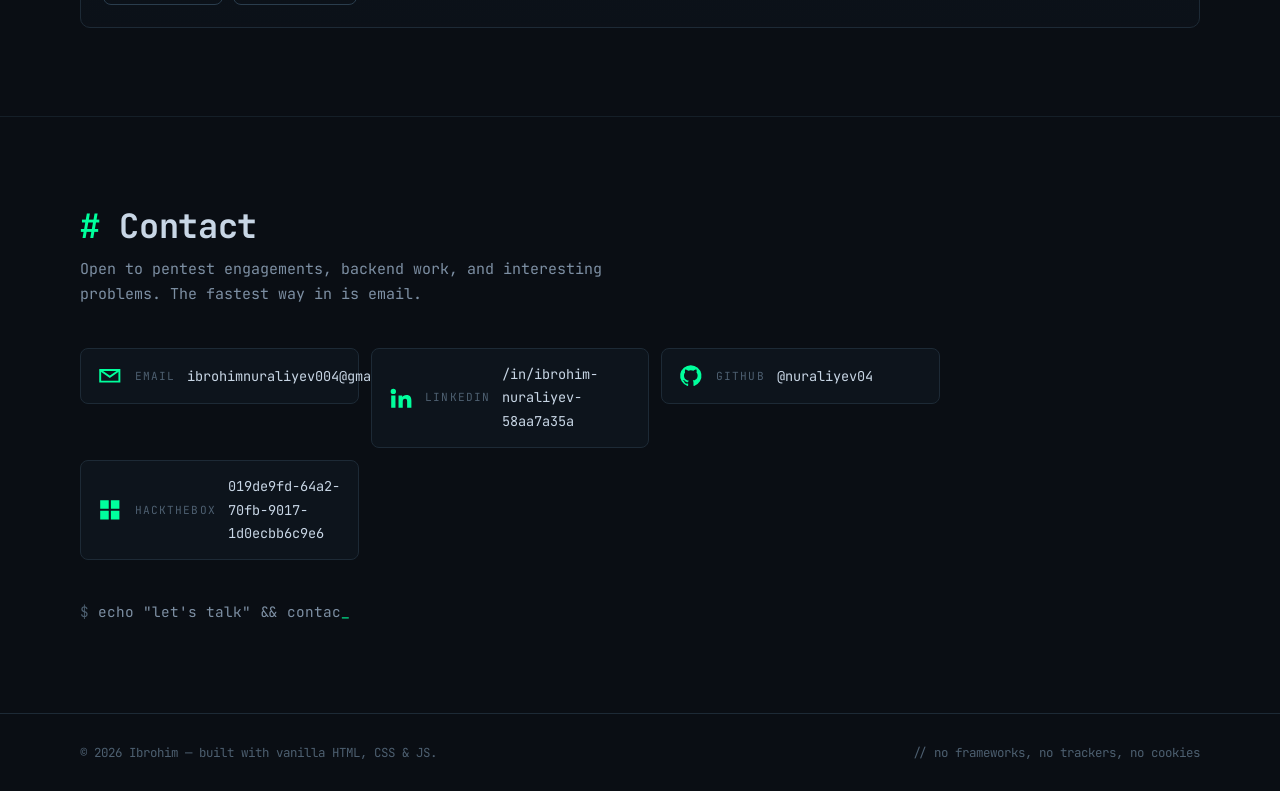
==== commit 003bf35b: "Fill in real profile info: name Ibrohim, GitHub, LinkedIn, HackTheBox, and email - Replace all 'Name" ====
--- a/index.html
+++ b/index.html
@@ -3,7 +3,7 @@
 <head>
 <meta charset="UTF-8">
 <meta name="viewport" content="width=device-width, initial-scale=1">
-<title>Name — Cybersecurity Specialist | Pentesting &amp; Backend Development</title>
+<title>Ibrohim — Cybersecurity Specialist | Pentesting &amp; Backend Development</title>
 <meta name="description" content="Portfolio of a cybersecurity specialist focused on penetration testing and backend development. HackTheBox Pro Labs: Dante, Unintended, POO.">
 <meta name="theme-color" content="#0a0e14">
 <link rel="icon" href="assets/favicon.svg" type="image/svg+xml">
@@ -34,7 +34,7 @@
 <header class="nav" id="nav">
   <div class="nav__inner">
     <a class="nav__brand" href="#hero">
-      <span class="nav__prompt">&gt;</span> Name<span class="caret">_</span>
+      <span class="nav__prompt">&gt;</span> Ibrohim<span class="caret">_</span>
     </a>
 
     <button class="nav__toggle" id="navToggle" aria-expanded="false" aria-controls="navMenu" aria-label="Open menu">
@@ -61,7 +61,7 @@
   <div class="wrap">
     <p class="hero__pre" data-boot>~/portfolio <span class="dim">$</span> <span id="bootLine">whoami</span></p>
 
-    <h1 id="hero-name" class="hero__name glitch" data-text="Name" data-boot>Name</h1>
+    <h1 id="hero-name" class="hero__name glitch" data-text="Ibrohim" data-boot>Ibrohim</h1>
 
     <p class="hero__title" data-boot>Cybersecurity Specialist <span class="sep">|</span> Pentesting &amp; Backend Development</p>
 
@@ -81,19 +81,19 @@
 
     <ul class="socials" data-boot>
       <li>
-        <a href="#" aria-label="LinkedIn profile">
+        <a href="https://www.linkedin.com/in/ibrohim-nuraliyev-58aa7a35a/" aria-label="LinkedIn profile">
           <svg class="icon" aria-hidden="true"><use href="#i-linkedin"/></svg>
           <span>LinkedIn</span>
         </a>
       </li>
       <li>
-        <a href="#" aria-label="GitHub profile">
+        <a href="https://github.com/nuraliyev04" aria-label="GitHub profile">
           <svg class="icon" aria-hidden="true"><use href="#i-github"/></svg>
           <span>GitHub</span>
         </a>
       </li>
       <li>
-        <a href="#" aria-label="HackTheBox profile">
+        <a href="https://profile.hackthebox.com/profile/019de9fd-64a2-70fb-9017-1d0ecbb6c9e6" aria-label="HackTheBox profile">
           <svg class="icon" aria-hidden="true"><use href="#i-htb"/></svg>
           <span>HackTheBox</span>
         </a>
@@ -250,11 +250,11 @@
           </ul>
 
           <div class="card__actions">
-            <a class="btn btn--ghost" href="#">
+            <a class="btn btn--ghost" href="https://github.com/nuraliyev04">
               <svg class="icon" aria-hidden="true"><use href="#i-github"/></svg> Source
               <svg class="icon icon--sm" aria-hidden="true"><use href="#i-external"/></svg>
             </a>
-            <a class="btn btn--ghost" href="#">
+            <a class="btn btn--ghost" href="https://github.com/nuraliyev04">
               <svg class="icon" aria-hidden="true"><use href="#i-external"/></svg> Live demo
             </a>
           </div>
@@ -272,31 +272,31 @@
 
     <ul class="contact-list">
       <li class="reveal">
-        <a href="mailto:you@example.com">
+        <a href="mailto:ibrohimnuraliyev004@gmail.com">
           <svg class="icon icon--accent" aria-hidden="true"><use href="#i-mail"/></svg>
           <span class="contact-list__label">Email</span>
-          <span class="contact-list__value">you@example.com</span>
+          <span class="contact-list__value">ibrohimnuraliyev004@gmail.com</span>
         </a>
       </li>
       <li class="reveal">
-        <a href="#" target="_blank" rel="noopener noreferrer">
+        <a href="https://www.linkedin.com/in/ibrohim-nuraliyev-58aa7a35a/" target="_blank" rel="noopener noreferrer">
           <svg class="icon icon--accent" aria-hidden="true"><use href="#i-linkedin"/></svg>
           <span class="contact-list__label">LinkedIn</span>
-          <span class="contact-list__value">/in/your-handle</span>
+          <span class="contact-list__value">/in/ibrohim-nuraliyev-58aa7a35a</span>
         </a>
       </li>
       <li class="reveal">
-        <a href="#" target="_blank" rel="noopener noreferrer">
+        <a href="https://github.com/nuraliyev04" target="_blank" rel="noopener noreferrer">
           <svg class="icon icon--accent" aria-hidden="true"><use href="#i-github"/></svg>
           <span class="contact-list__label">GitHub</span>
-          <span class="contact-list__value">@your-handle</span>
+          <span class="contact-list__value">@nuraliyev04</span>
         </a>
       </li>
       <li class="reveal">
-        <a href="#" target="_blank" rel="noopener noreferrer">
+        <a href="https://profile.hackthebox.com/profile/019de9fd-64a2-70fb-9017-1d0ecbb6c9e6" target="_blank" rel="noopener noreferrer">
           <svg class="icon icon--accent" aria-hidden="true"><use href="#i-htb"/></svg>
           <span class="contact-list__label">HackTheBox</span>
-          <span class="contact-list__value">/u/your-handle</span>
+          <span class="contact-list__value">019de9fd-64a2-70fb-9017-1d0ecbb6c9e6</span>
         </a>
       </li>
     </ul>
@@ -311,7 +311,7 @@
 
 <footer class="footer">
   <div class="wrap footer__inner">
-    <p>&copy; <span id="year">2026</span> Name — built with vanilla HTML, CSS &amp; JS.</p>
+    <p>&copy; <span id="year">2026</span> Ibrohim — built with vanilla HTML, CSS &amp; JS.</p>
     <p class="dim">// no frameworks, no trackers, no cookies</p>
   </div>
 </footer>
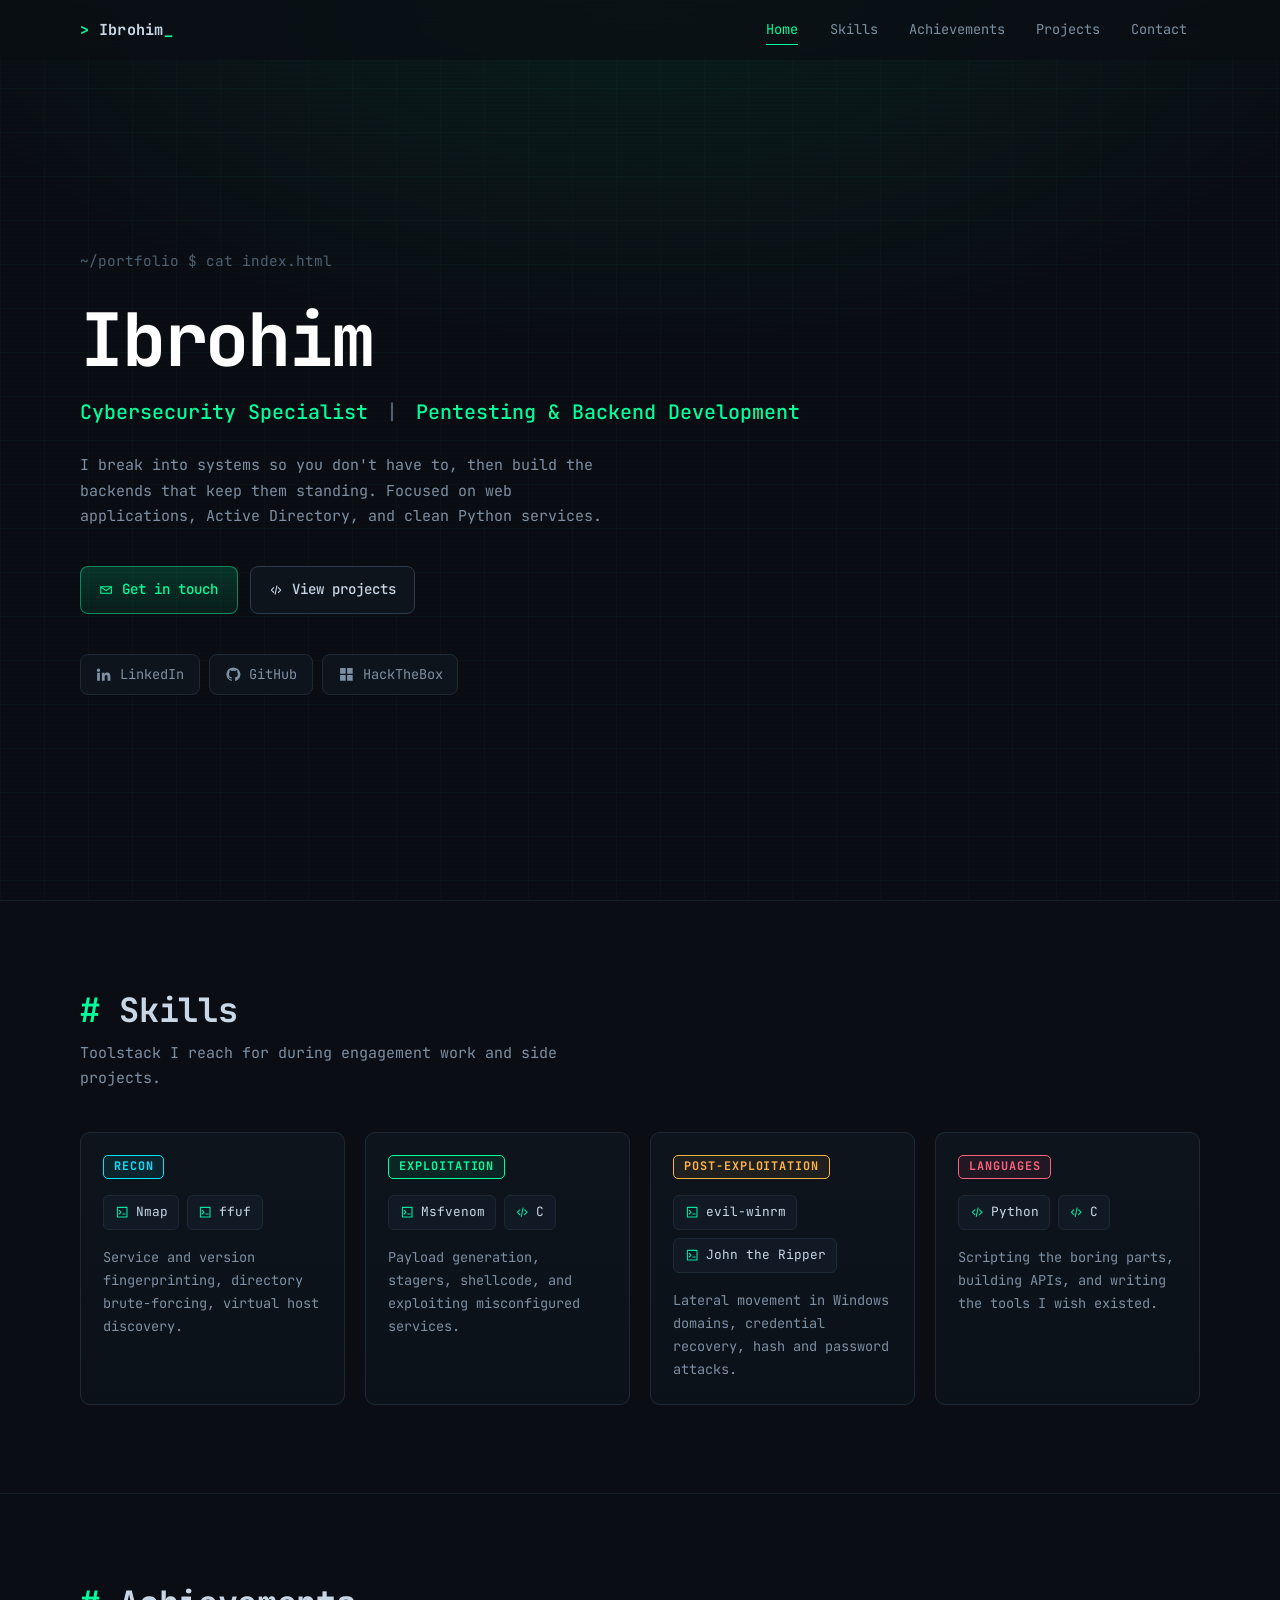
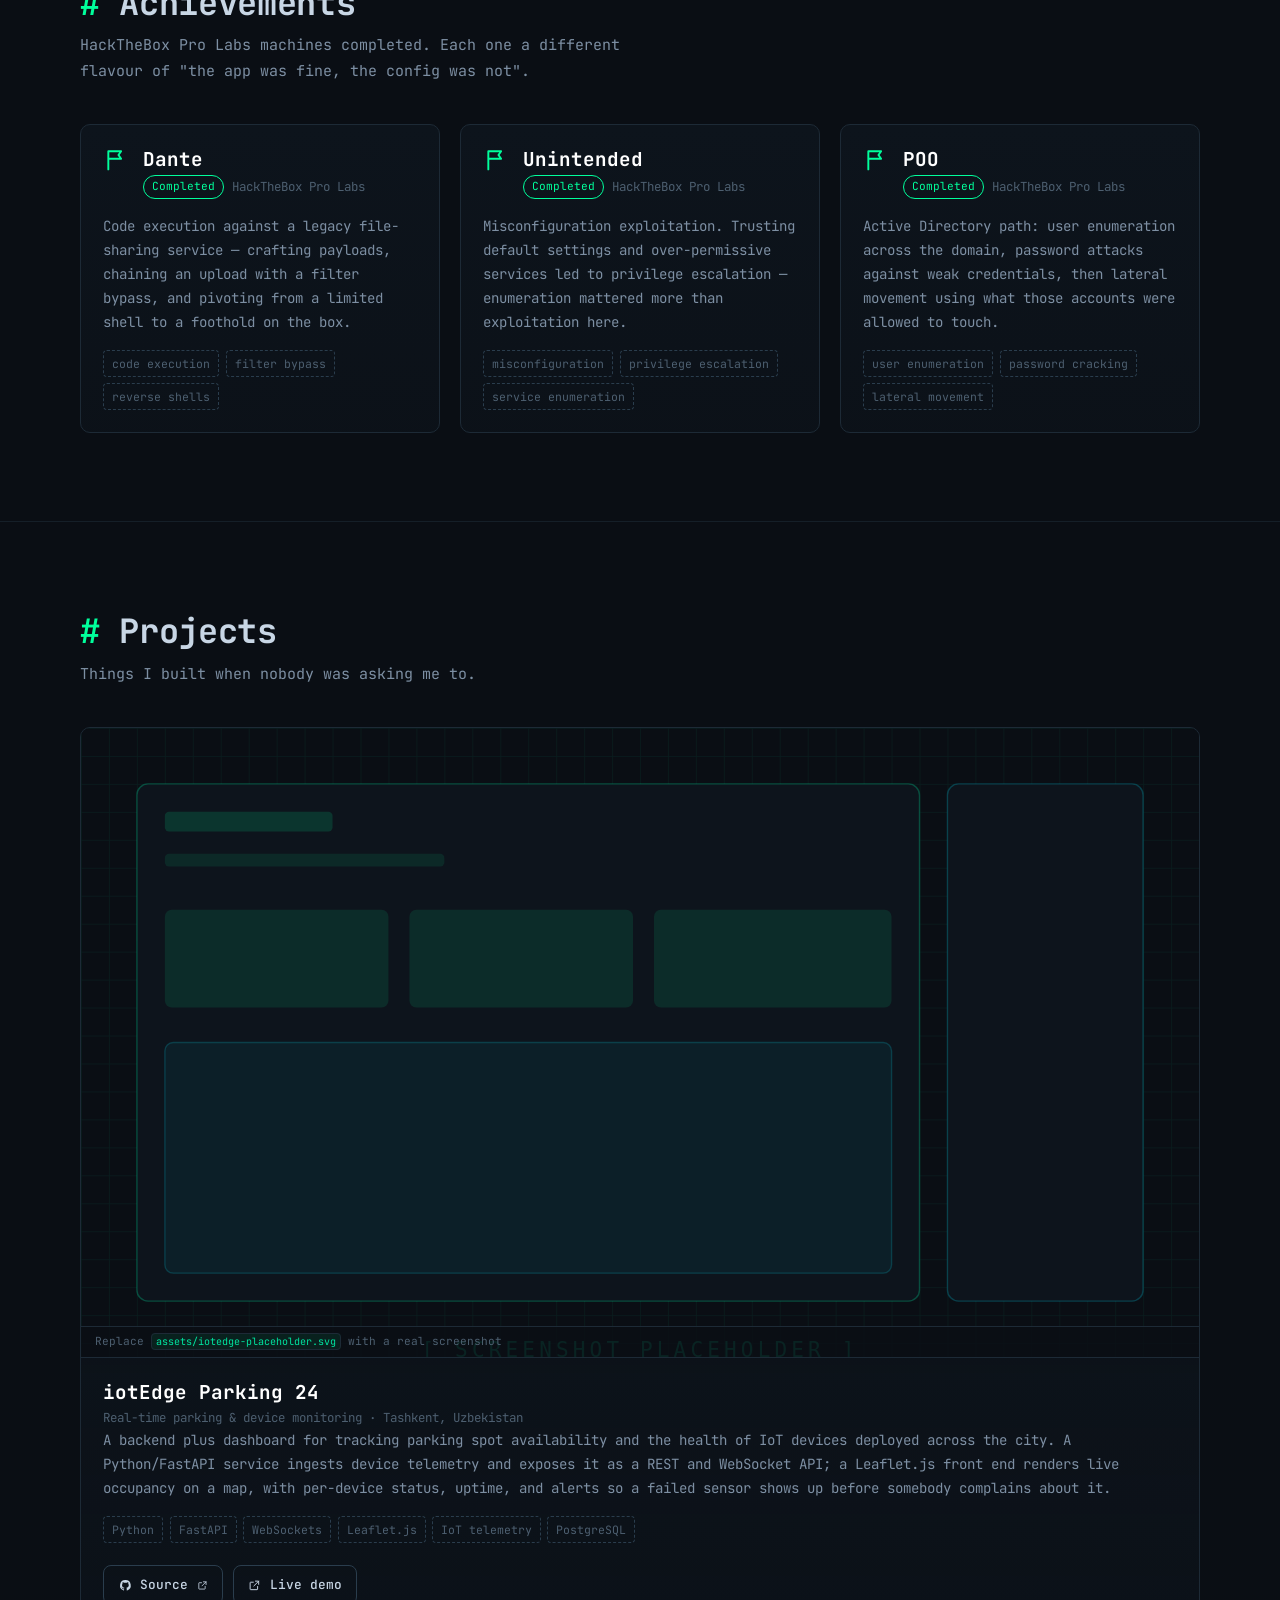
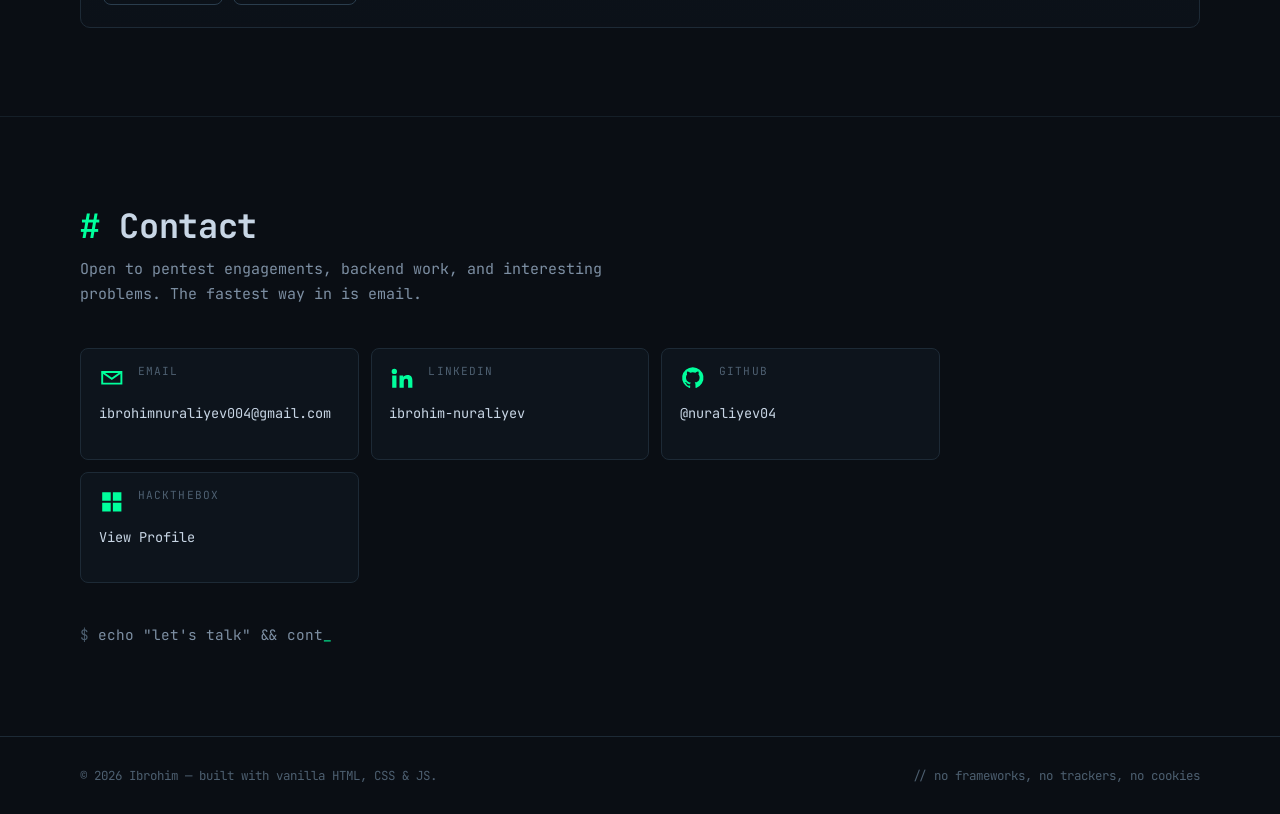
==== commit 9a7a0017: "Contact: shorten LinkedIn and HackTheBox card display text Show 'ibrohim-nuraliyev' and 'View Profil" ====
--- a/index.html
+++ b/index.html
@@ -282,7 +282,7 @@
         <a href="https://www.linkedin.com/in/ibrohim-nuraliyev-58aa7a35a/" target="_blank" rel="noopener noreferrer">
           <svg class="icon icon--accent" aria-hidden="true"><use href="#i-linkedin"/></svg>
           <span class="contact-list__label">LinkedIn</span>
-          <span class="contact-list__value">/in/ibrohim-nuraliyev-58aa7a35a</span>
+          <span class="contact-list__value">ibrohim-nuraliyev</span>
         </a>
       </li>
       <li class="reveal">
@@ -296,7 +296,7 @@
         <a href="https://profile.hackthebox.com/profile/019de9fd-64a2-70fb-9017-1d0ecbb6c9e6" target="_blank" rel="noopener noreferrer">
           <svg class="icon icon--accent" aria-hidden="true"><use href="#i-htb"/></svg>
           <span class="contact-list__label">HackTheBox</span>
-          <span class="contact-list__value">019de9fd-64a2-70fb-9017-1d0ecbb6c9e6</span>
+          <span class="contact-list__value">View Profile</span>
         </a>
       </li>
     </ul>
--- a/style.css
+++ b/style.css
@@ -465,30 +465,65 @@
   grid-template-columns: repeat(auto-fit, minmax(260px, 1fr));
   gap: .75rem;
   max-width: 860px;
+  margin: 0;
+  padding: 0;
+  list-style: none;
+}
+.contact-list li {
+  list-style: none;
 }
 .contact-list a {
-  display: flex;
-  align-items: center;
-  gap: .75rem;
-  padding: .9rem 1rem;
+  display: grid;
+  grid-template-columns: auto 1fr;
+  grid-template-rows: auto auto;
+  align-items: flex-start;
+  gap: .85rem;
+  padding: 1rem 1.1rem;
   background: var(--bg-2);
   border: 1px solid var(--border);
   border-radius: 8px;
   transition: border-color .2s, transform .2s var(--ease), background .2s;
+  text-decoration: none;
+  min-height: 6.1rem; /* uniform card height: icon + label row + 2-line value row + padding */
 }
 .contact-list a:hover {
   border-color: var(--green-2);
   background: var(--bg-3);
   transform: translateY(-2px);
+}
+.contact-list a .icon {
+  grid-column: 1;
+  grid-row: 1;
+}
+.contact-list a .contact-list__label {
+  grid-column: 2;
+  grid-row: 1;
+}
+.contact-list a .contact-list__value {
+  grid-column: 1 / span 2;
+  grid-row: 2;
+  align-self: center;      /* vertically center value inside its row */
+  min-height: 2.4rem;      /* two value lines — keeps all cards the same height */
+  font-size: .85rem;
+  color: var(--fg);
+  line-height: 1.4;
+  white-space: normal;
+  overflow-wrap: break-word; /* break long tokens (emails, UUIDs) at word boundaries */
+  word-break: break-word;
+  overflow: hidden;
+  display: -webkit-box;
+  -webkit-box-orient: vertical;
+  -webkit-line-clamp: 2; /* clamp to 2 lines so cards stay uniform height */
+  line-clamp: 2;
+  text-overflow: ellipsis; /* truncate + ellipsis when text is too long */
 }
 .contact-list__label {
   font-size: .7rem;
   text-transform: uppercase;
   letter-spacing: .1em;
   color: var(--fg-faint);
-  display: block;
-}
-.contact-list__value { font-size: .85rem; color: var(--fg); }
+  line-height: 1.1;
+}
 
 .terminal-prompt {
   margin-top: 2.5rem;
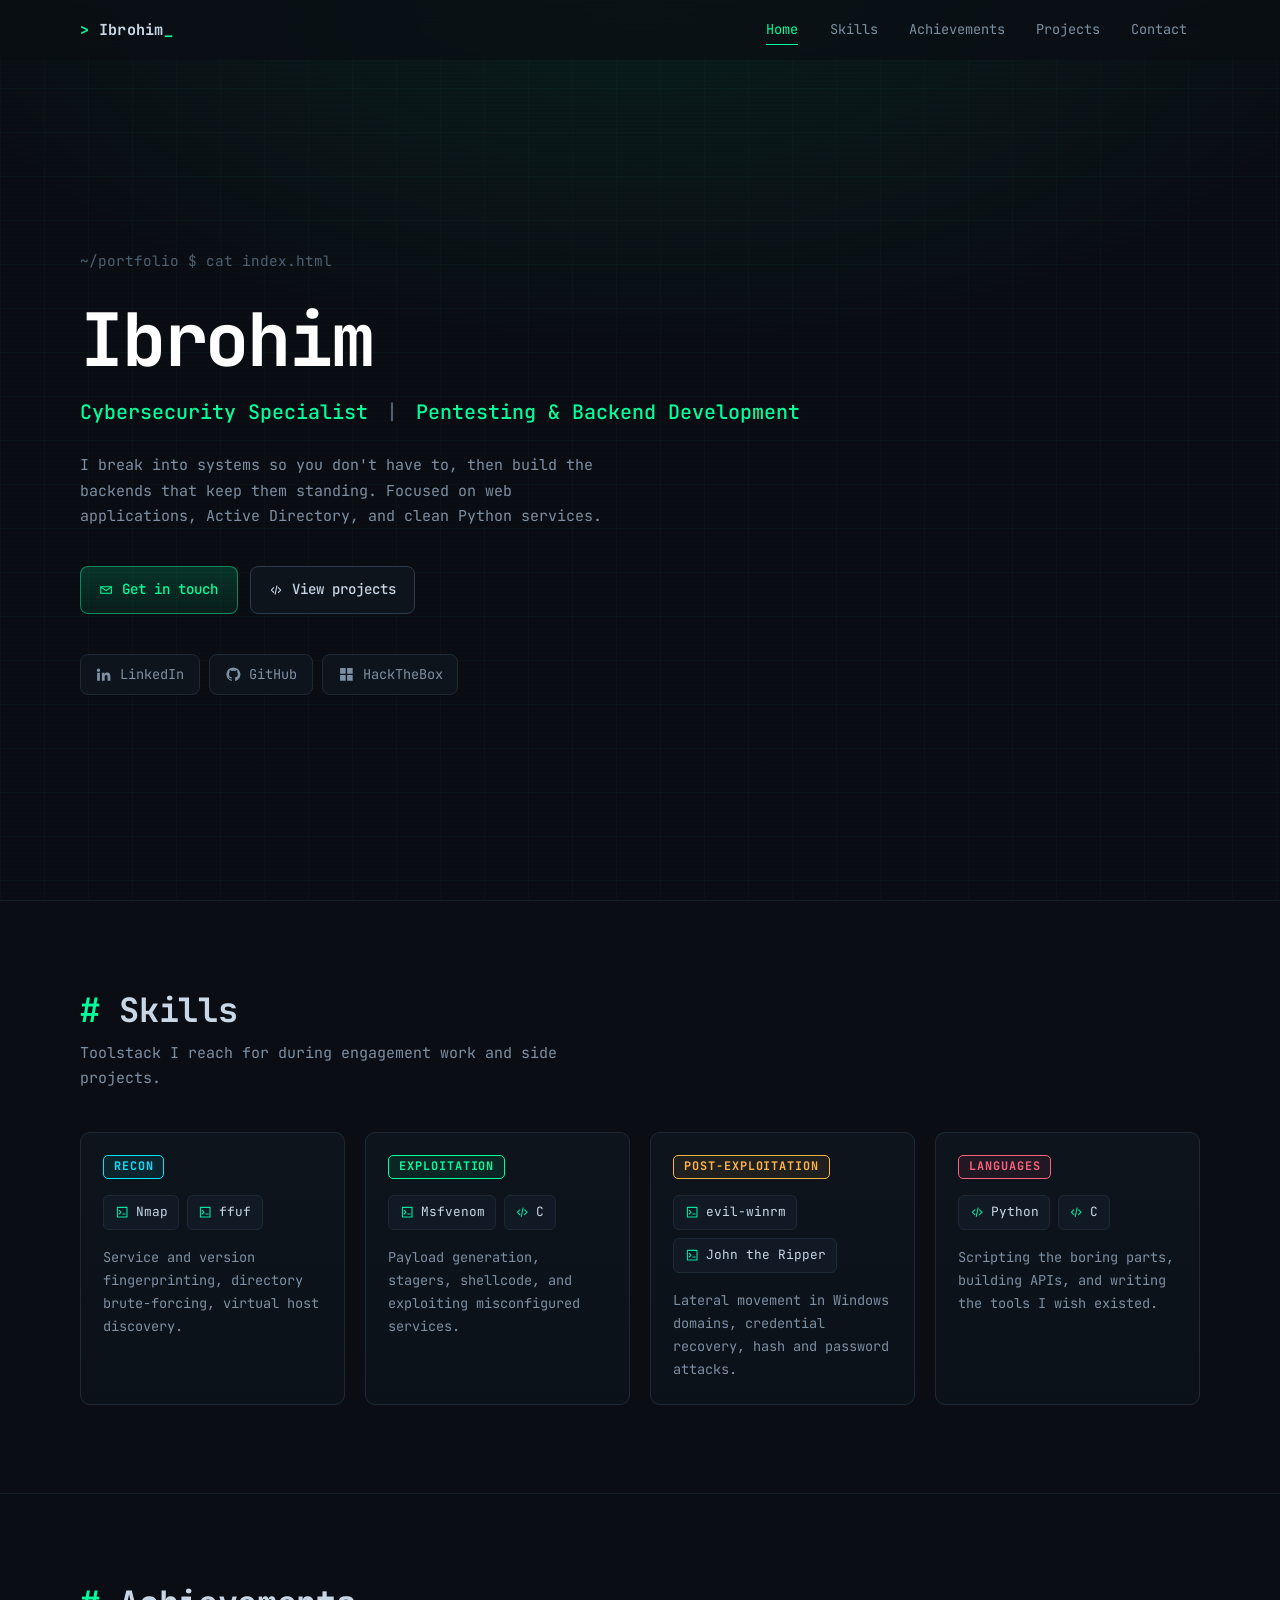
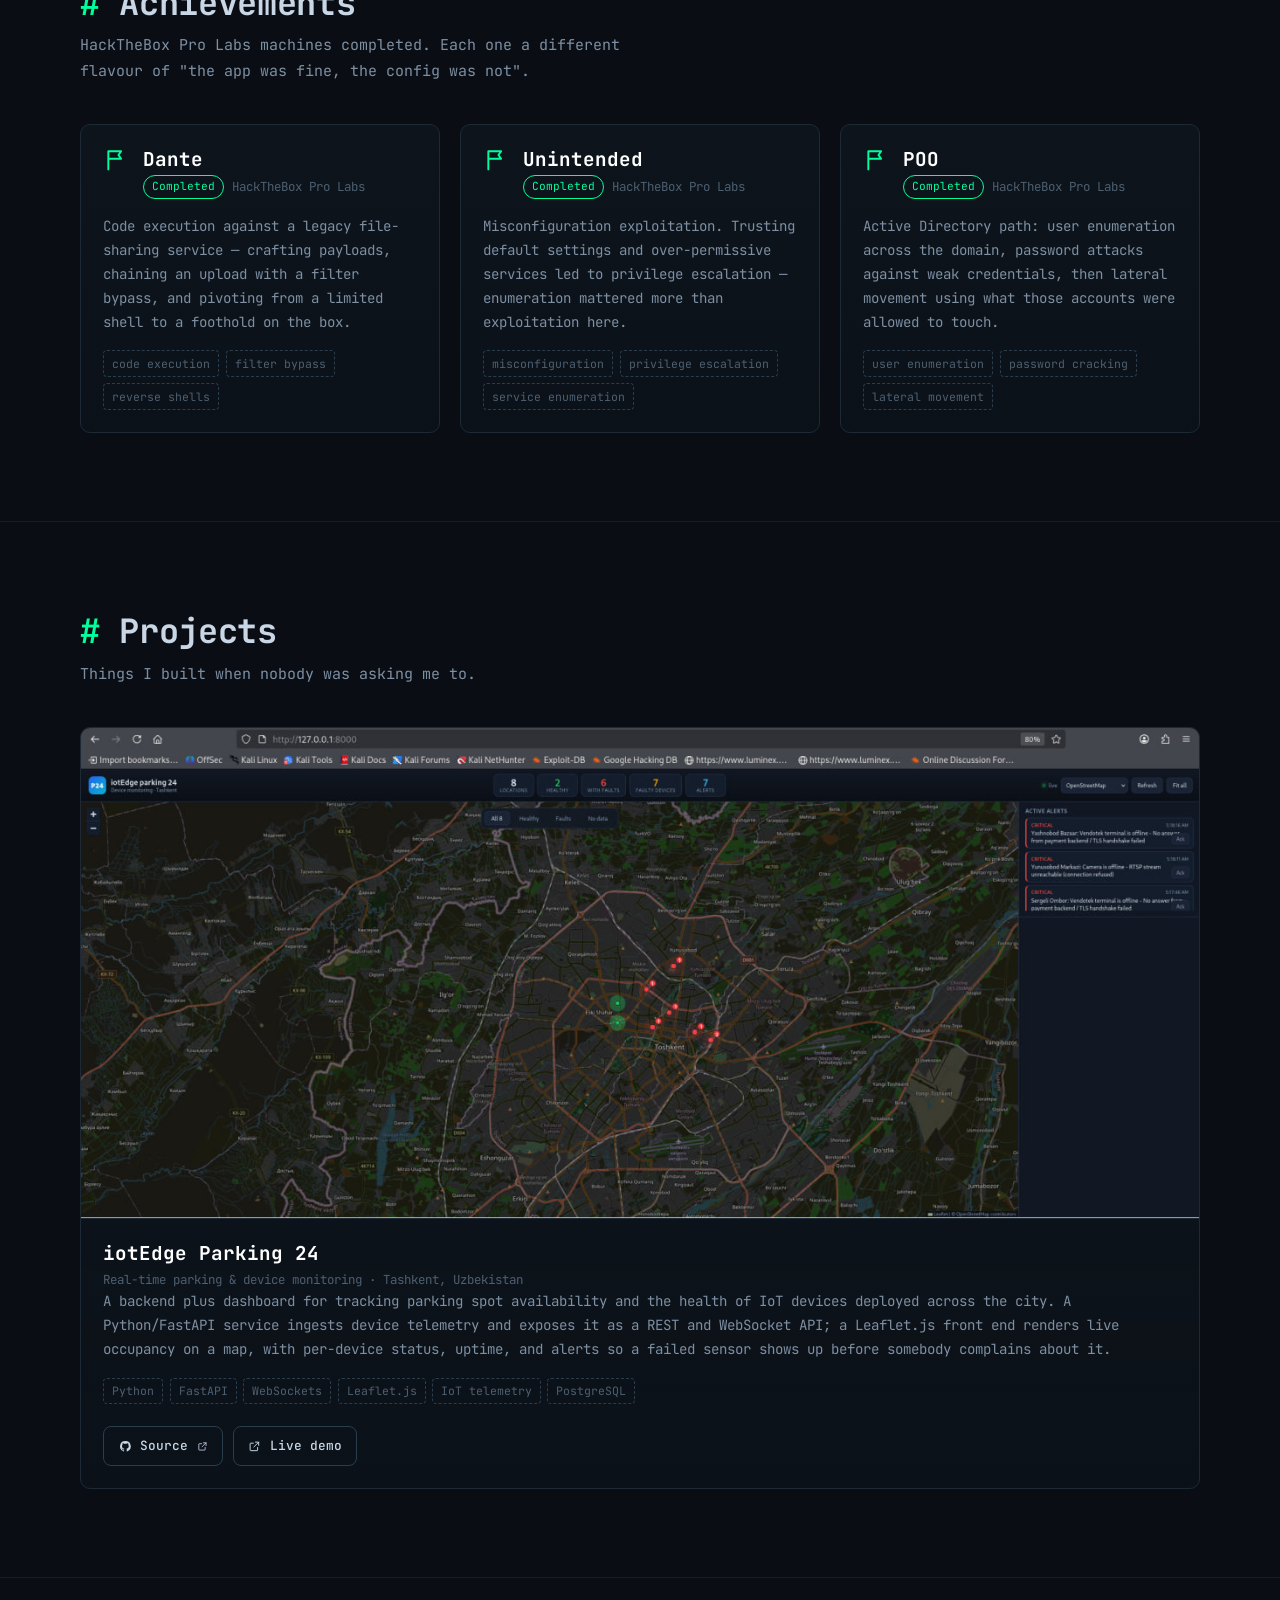
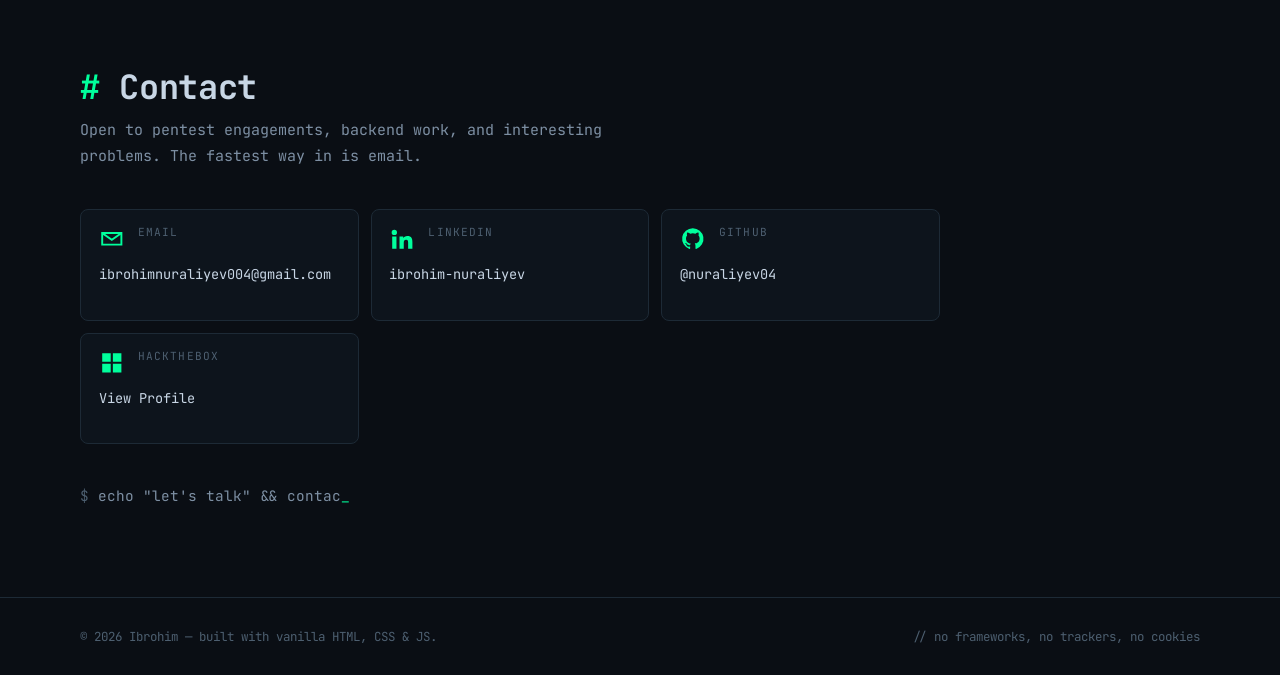
==== commit 8352c469: "Replace iotEdge placeholder with real dashboard screenshot Use assets/iotedge-screenshot.jpg (1280x5" ====
--- a/index.html
+++ b/index.html
@@ -221,11 +221,9 @@
     <div class="grid grid--cards">
       <article class="card card--project reveal">
         <figure class="shot">
-          <!-- Replace src with your real screenshot, e.g. assets/iotedge-dashboard.png -->
-          <img src="assets/iotedge-placeholder.svg"
-               alt="iotEdge Parking 24 dashboard showing a map of Tashkent parking zones with live occupancy and device status panels"
-               width="800" height="450" loading="lazy" decoding="async">
-          <figcaption class="shot__hint">Replace <code>assets/iotedge-placeholder.svg</code> with a real screenshot</figcaption>
+          <img src="assets/iotedge-screenshot.jpg"
+               alt="Live Tashkent parking monitoring dashboard with a dark city map of parking locations, active fault alerts, and per-device status for intercom, camera, payment terminal and LED display health"
+               width="1280" height="561" loading="lazy" decoding="async">
         </figure>
 
         <div class="card__body">
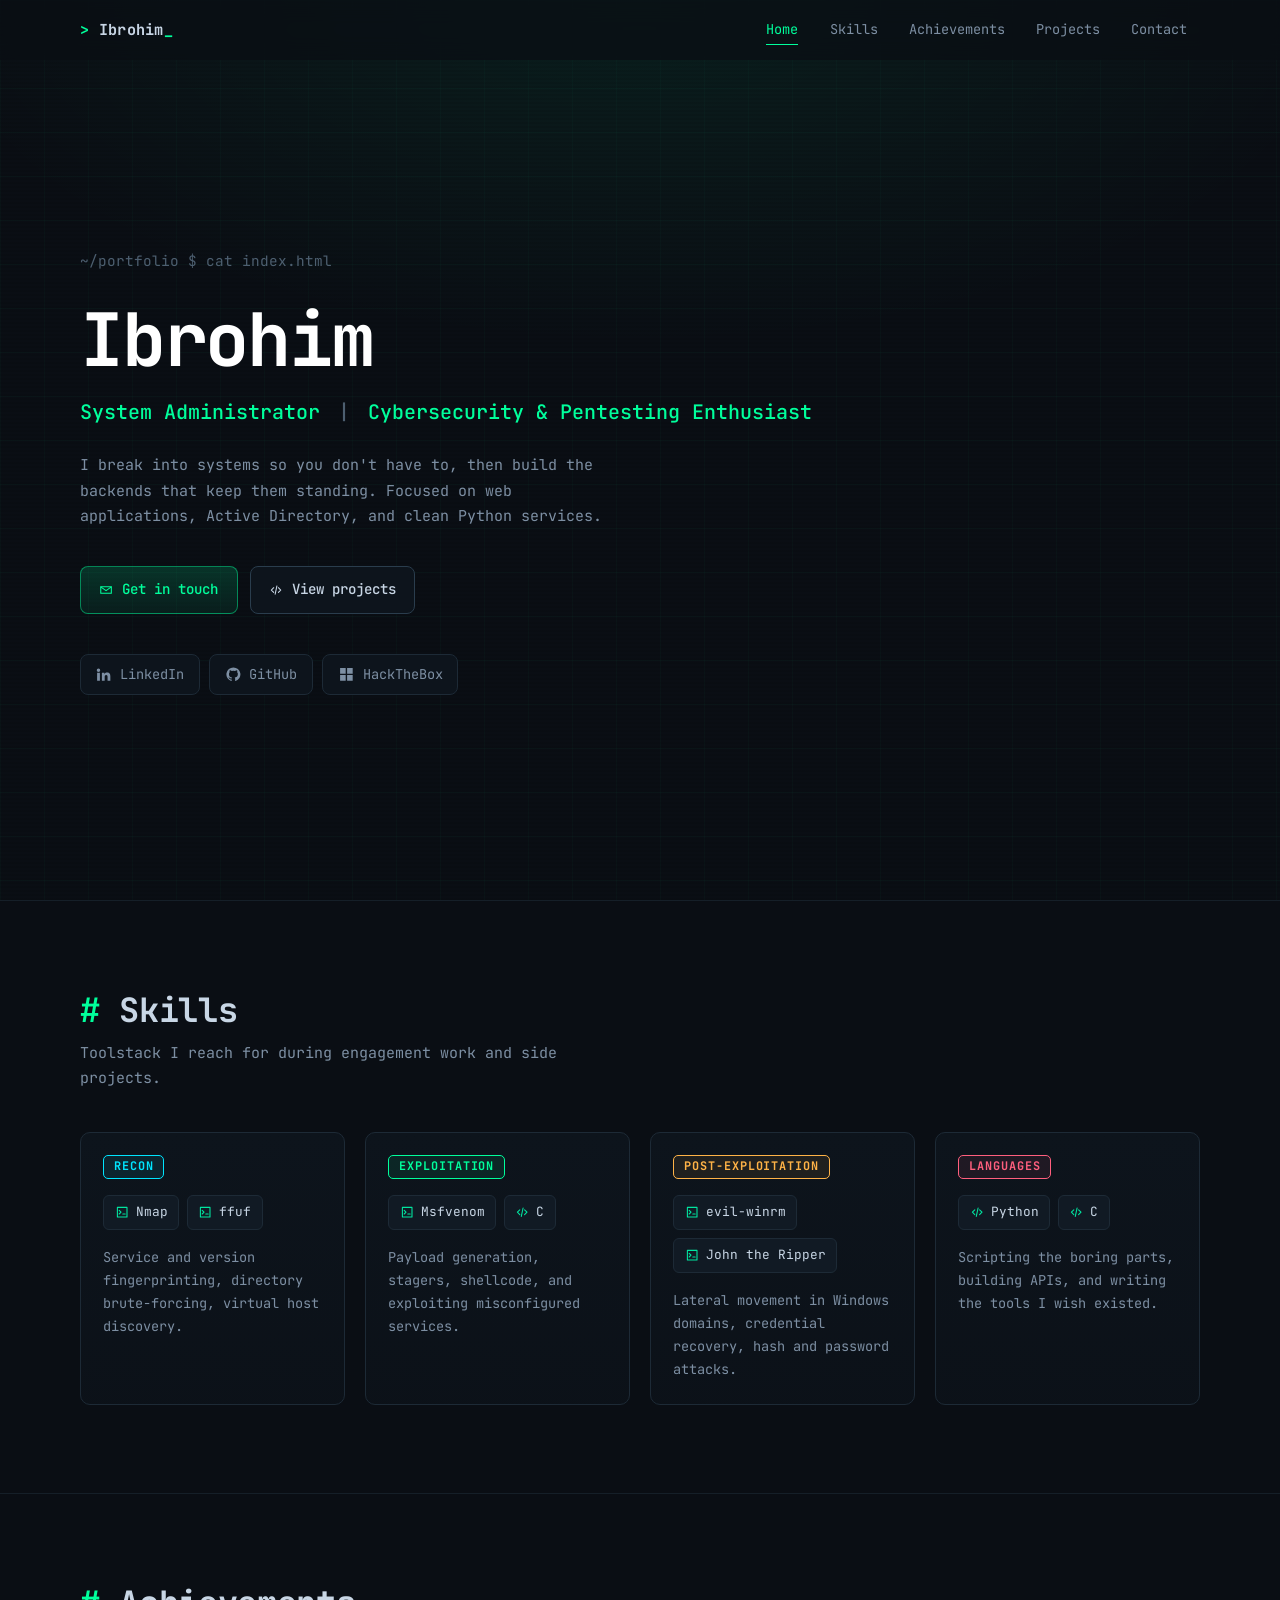
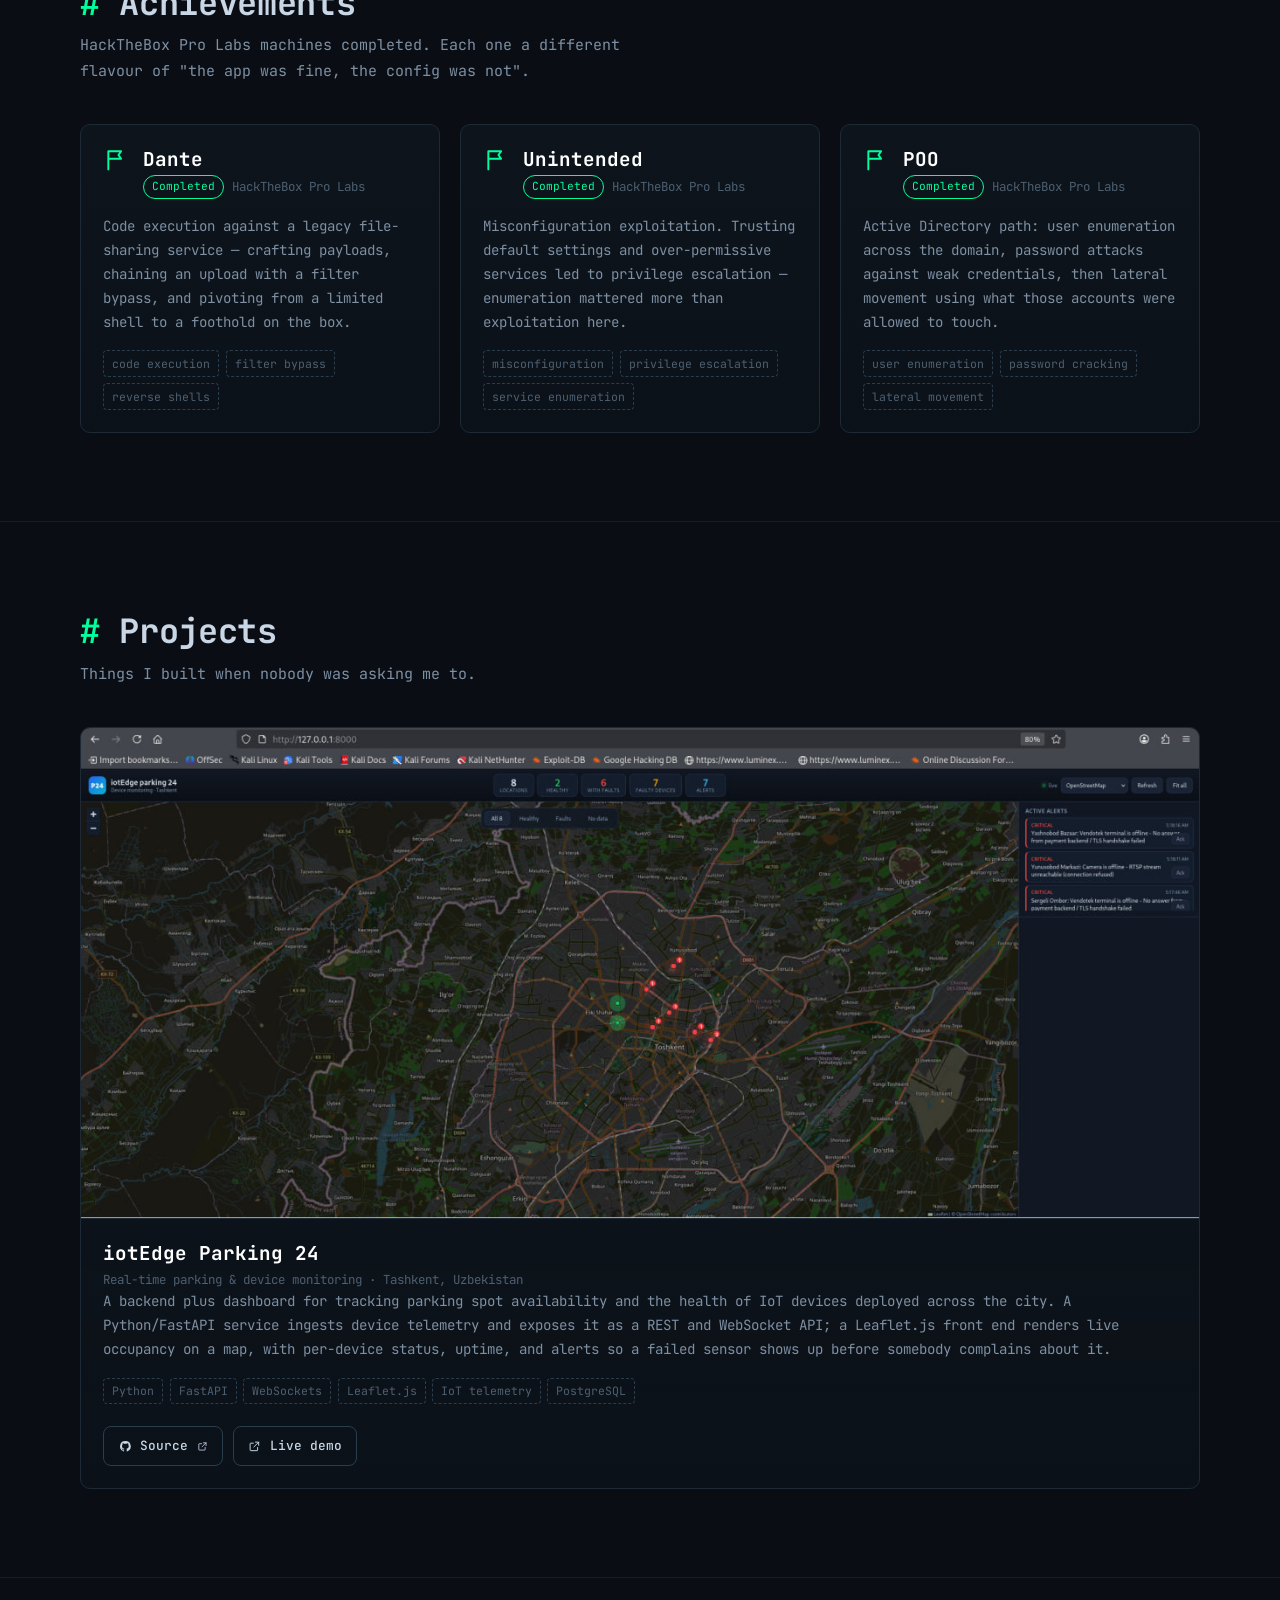
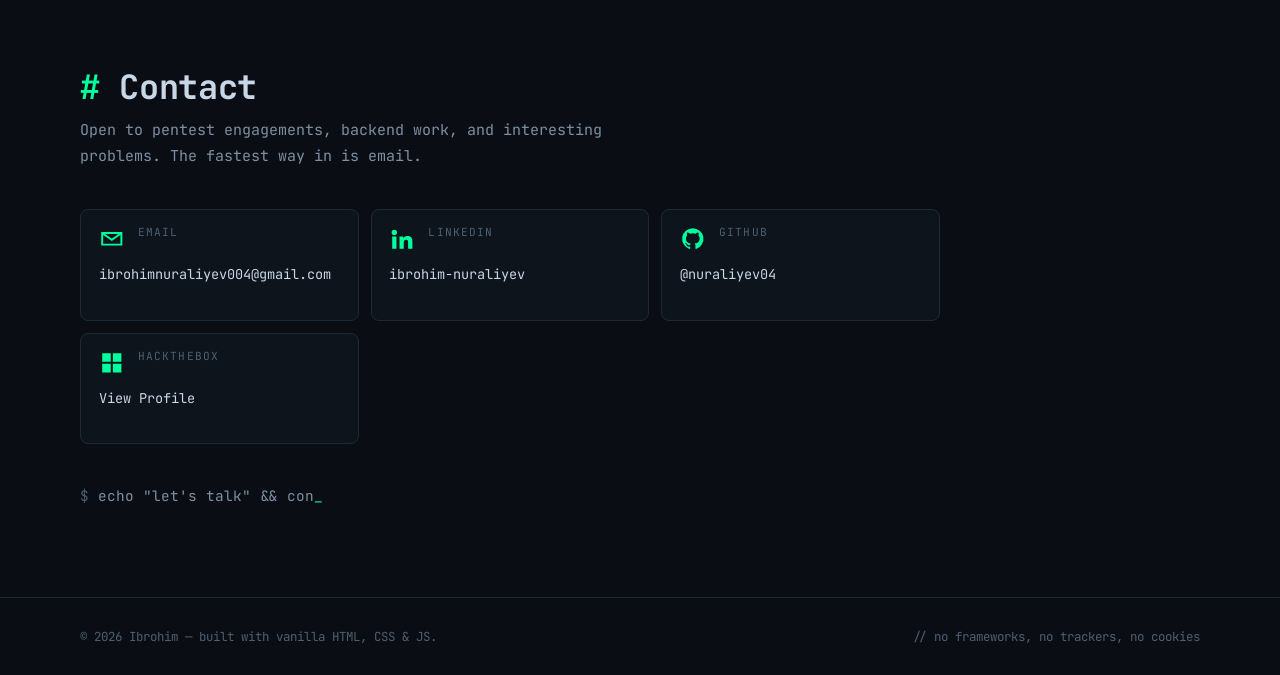
==== commit d0eee220: "meta: align title and description with System Administrator role Co-authored-by: Jcode <jcode@sh>" ====
--- a/index.html
+++ b/index.html
@@ -3,8 +3,8 @@
 <head>
 <meta charset="UTF-8">
 <meta name="viewport" content="width=device-width, initial-scale=1">
-<title>Ibrohim — Cybersecurity Specialist | Pentesting &amp; Backend Development</title>
-<meta name="description" content="Portfolio of a cybersecurity specialist focused on penetration testing and backend development. HackTheBox Pro Labs: Dante, Unintended, POO.">
+<title>Ibrohim — System Administrator | Cybersecurity &amp; Pentesting Enthusiast</title>
+<meta name="description" content="Portfolio of a System Administrator &amp; cybersecurity enthusiast focused on pentesting and backend development. HackTheBox Pro Labs: Dante, Unintended, POO.">
 <meta name="theme-color" content="#0a0e14">
 <link rel="icon" href="assets/favicon.svg" type="image/svg+xml">
 <link rel="preconnect" href="https://fonts.googleapis.com">
@@ -63,7 +63,7 @@
 
     <h1 id="hero-name" class="hero__name glitch" data-text="Ibrohim" data-boot>Ibrohim</h1>
 
-    <p class="hero__title" data-boot>Cybersecurity Specialist <span class="sep">|</span> Pentesting &amp; Backend Development</p>
+    <p class="hero__title" data-boot>System Administrator <span class="sep">|</span> Cybersecurity &amp; Pentesting Enthusiast</p>
 
     <p class="hero__tagline" data-boot>
       I break into systems so you don't have to, then build the backends that keep them standing.
